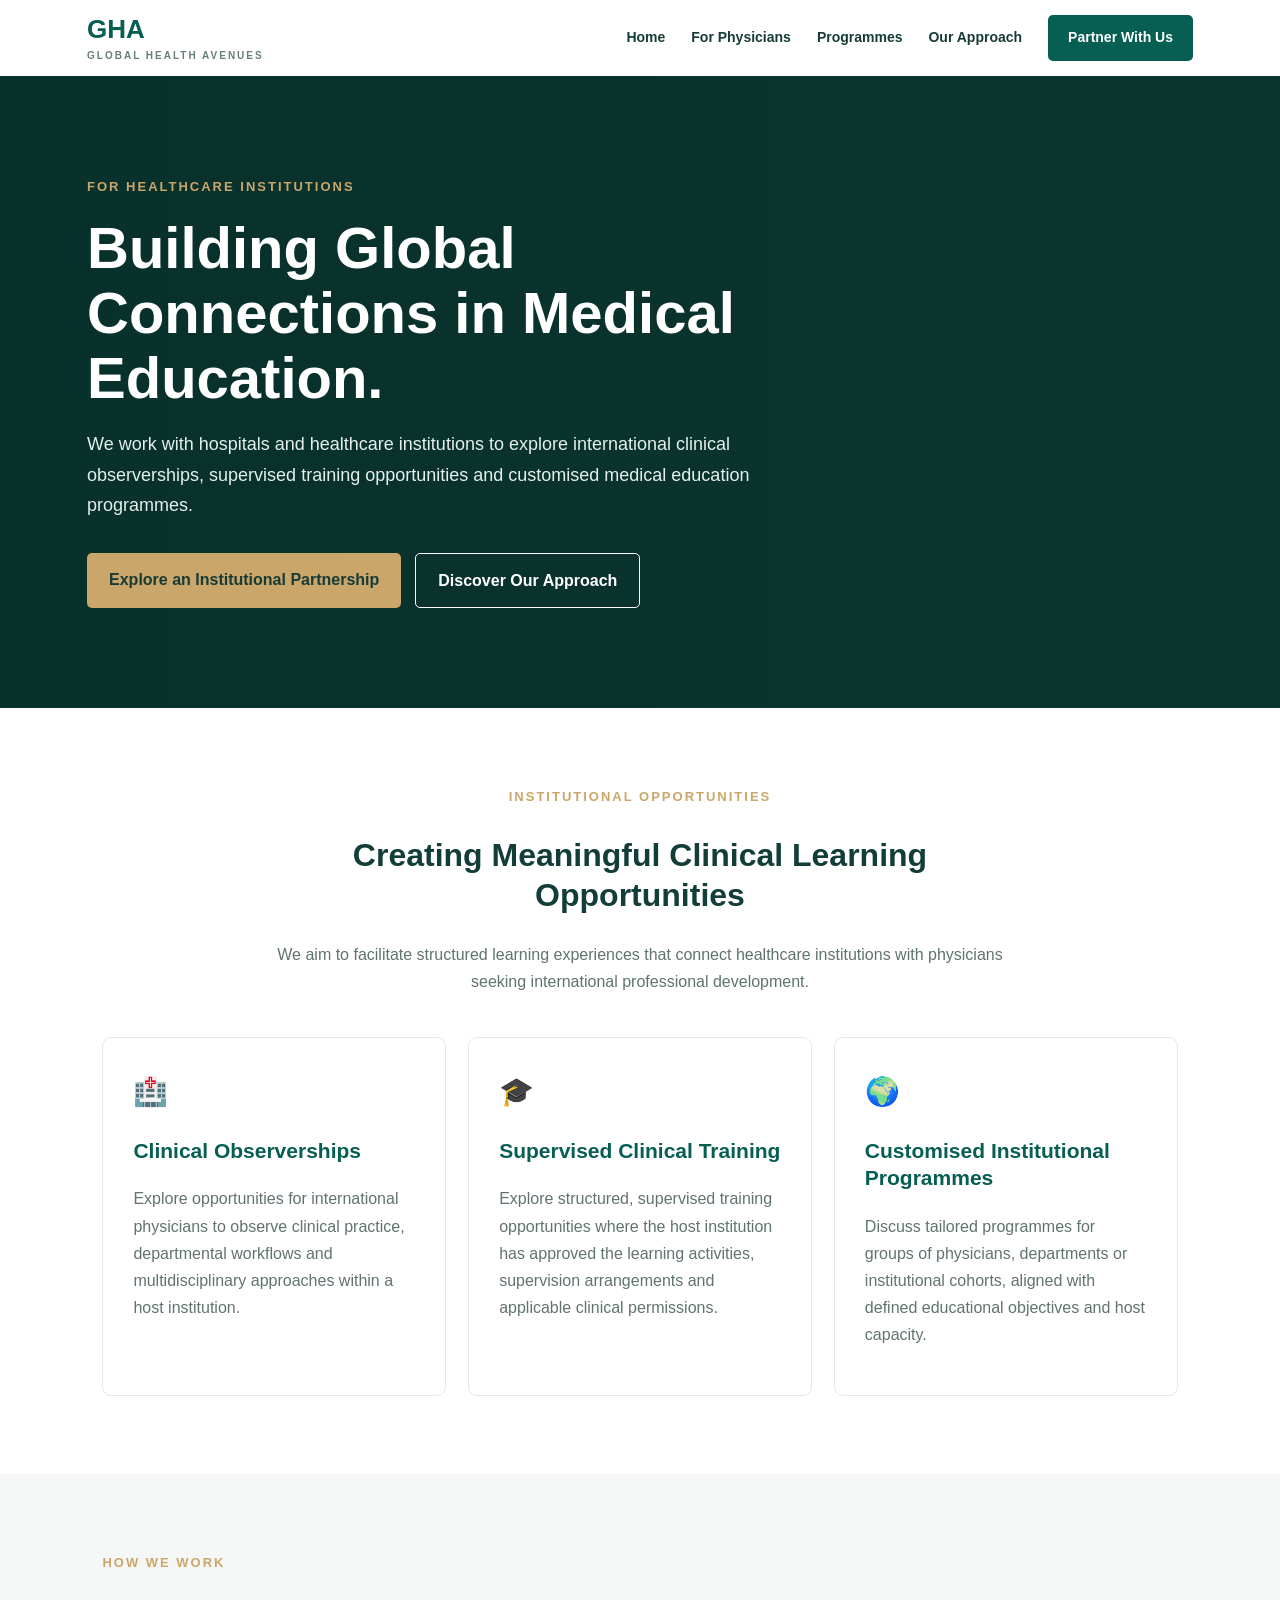
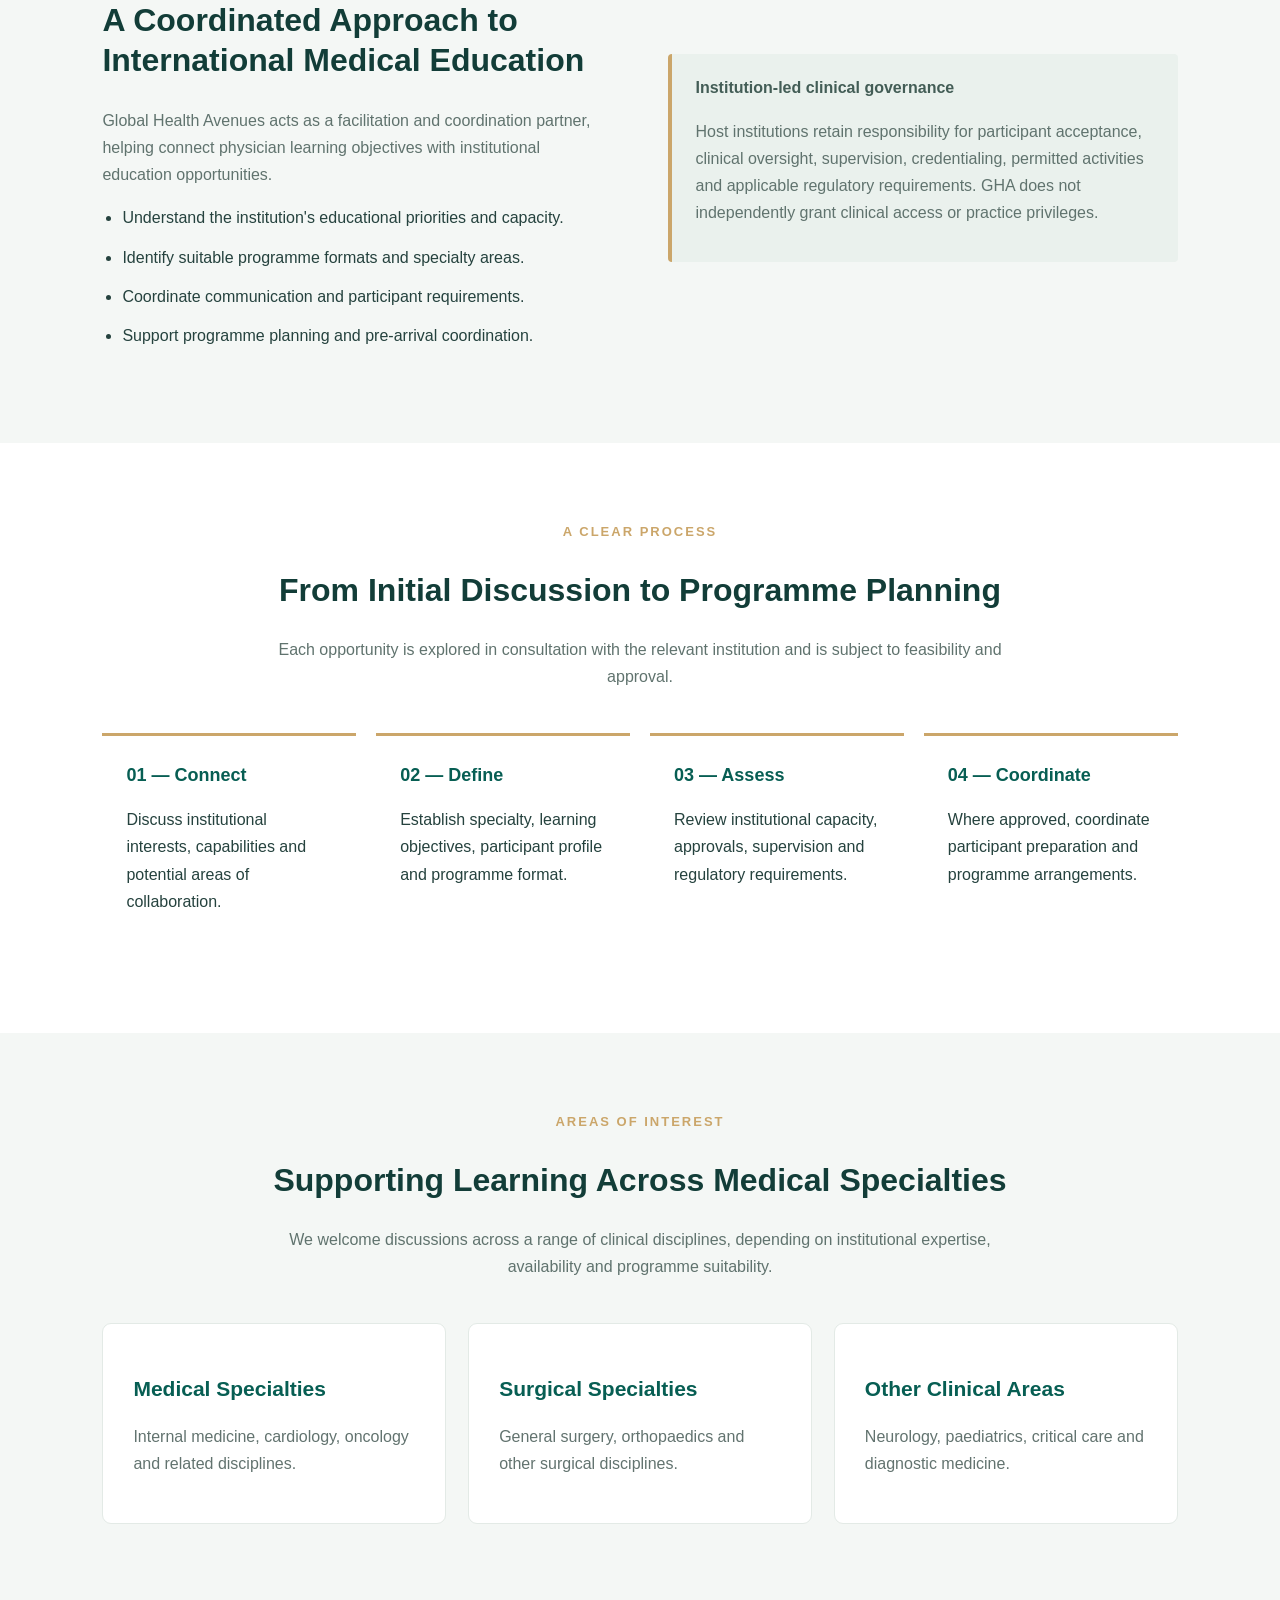
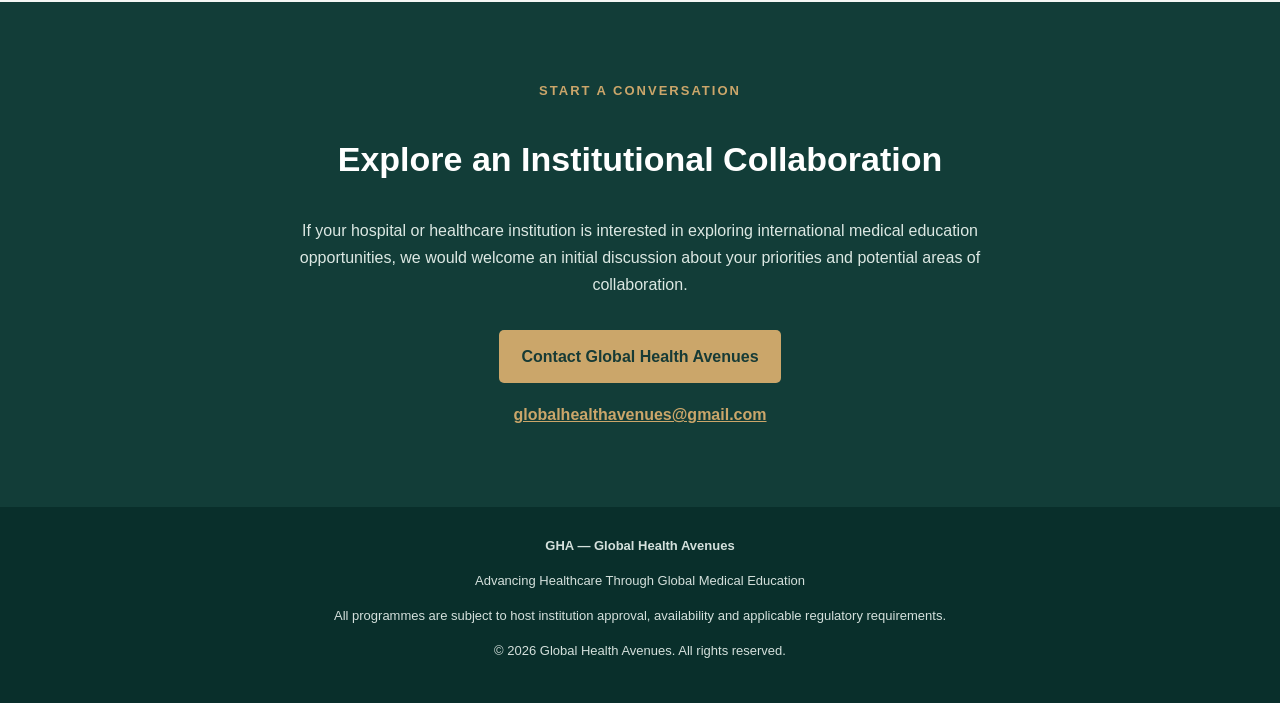
==== institutions.html @ c8fa94c4 "Add institutions page" ====
<!DOCTYPE html>
<html lang="en">
<head>
<meta charset="UTF-8">
<meta name="viewport" content="width=device-width, initial-scale=1.0">
<title>For Healthcare Institutions | Global Health Avenues</title>
<meta name="description" content="Partner with Global Health Avenues to explore international medical education, physician observerships and customised clinical training programmes.">
<style>
:root {
  --green: #075e53;
  --dark: #123d38;
  --gold: #cba66a;
  --ivory: #f4f7f5;
  --text: #25423e;
}
* { box-sizing: border-box; }
html { scroll-behavior: smooth; }
body {
  margin: 0;
  font-family: Arial, Helvetica, sans-serif;
  color: var(--text);
  line-height: 1.7;
}
header {
  min-height: 76px;
  padding: 12px 6.8%;
  display: flex;
  align-items: center;
  justify-content: space-between;
  background: white;
  gap: 24px;
}
.logo { color: var(--green); font-size: 26px; font-weight: 800; line-height: 1.1; }
.logo small {
  display: block;
  margin-top: 7px;
  color: #687e79;
  font-size: 10px;
  letter-spacing: 2px;
}
nav { display: flex; align-items: center; gap: 26px; flex-wrap: wrap; }
nav a {
  color: #173b36;
  text-decoration: none;
  font-size: 14px;
  font-weight: 700;
}
nav a:hover { color: var(--gold); }
nav .nav-cta {
  background: var(--green);
  color: white;
  padding: 11px 20px;
  border-radius: 5px;
}
.hero {
  min-height: 570px;
  padding: 100px 6.8%;
  display: flex;
  align-items: center;
  color: white;
  background:
    linear-gradient(90deg, rgba(8,48,43,.94), rgba(8,48,43,.65)),
    url("https://images.unsplash.com/photo-1576091160399-112ba8d25d1d") center/cover;
  background-color: var(--dark);
}
.hero-content { max-width: 760px; }
.eyebrow {
  color: var(--gold);
  font-size: 13px;
  font-weight: 800;
  letter-spacing: 2px;
  text-transform: uppercase;
}
h1 { font-size: clamp(38px, 5vw, 58px); line-height: 1.12; margin: 18px 0; }
.hero p { max-width: 690px; font-size: 18px; color: #e5efec; }
.actions { display: flex; gap: 14px; flex-wrap: wrap; margin-top: 32px; }
.btn {
  display: inline-block;
  padding: 13px 22px;
  border-radius: 5px;
  font-weight: 700;
  text-decoration: none;
}
.btn-gold { background: var(--gold); color: #173b36; }
.btn-outline { border: 1px solid white; color: white; }
section { padding: 78px 8%; }
.section-heading { max-width: 760px; margin: 0 auto 42px; text-align: center; }
.section-heading h2 { font-size: 32px; line-height: 1.25; color: var(--dark); }
.section-heading p { color: #60736e; }
.cards {
  display: grid;
  grid-template-columns: repeat(3, 1fr);
  gap: 22px;
}
.card {
  padding: 30px;
  background: white;
  border: 1px solid #e3eae6;
  border-radius: 9px;
}
.card h3 { color: var(--green); font-size: 21px; line-height: 1.3; }
.card p { color: #62736f; }
.icon { font-size: 28px; }
.soft { background: var(--ivory); }
.split {
  display: grid;
  grid-template-columns: 1fr 1fr;
  gap: 55px;
  align-items: center;
}
.split h2 { color: var(--dark); font-size: 32px; line-height: 1.25; }
.split p { color: #60736e; }
.feature-list { padding-left: 20px; }
.feature-list li { margin: 12px 0; }
.steps {
  display: grid;
  grid-template-columns: repeat(4, 1fr);
  gap: 20px;
}
.step {
  padding: 24px;
  border-top: 3px solid var(--gold);
  background: white;
}
.step strong { color: var(--green); font-size: 18px; }
.note {
  padding: 20px 24px;
  background: #eaf1ed;
  border-left: 4px solid var(--gold);
  border-radius: 4px;
  color: #435d56;
}
.contact {
  background: var(--dark);
  color: white;
  text-align: center;
}
.contact h2 { font-size: 34px; }
.contact p { color: #dce8e3; max-width: 700px; margin: 0 auto; }
.contact a.email { color: var(--gold); font-weight: 700; }
footer {
  padding: 28px 8%;
  background: #092f2b;
  color: #d4e0dc;
  font-size: 13px;
  text-align: center;
}
@media(max-width: 850px) {
  header { align-items: flex-start; flex-direction: column; }
  nav { gap: 14px; }
  .cards { grid-template-columns: 1fr; }
  .split { grid-template-columns: 1fr; gap: 25px; }
  .steps { grid-template-columns: 1fr 1fr; }
  .hero { min-height: 500px; padding-top: 75px; padding-bottom: 75px; }
}
@media(max-width: 520px) {
  nav { gap: 12px; }
  nav a { font-size: 12px; }
  .steps { grid-template-columns: 1fr; }
  section { padding: 58px 7%; }
}
</style>
</head>
<body>

<header>
  <a href="index.html" style="text-decoration:none">
    <div class="logo">GHA<small>GLOBAL HEALTH AVENUES</small></div>
  </a>
  <nav>
    <a href="index.html">Home</a>
    <a href="physicians.html">For Physicians</a>
    <a href="#programmes">Programmes</a>
    <a href="#approach">Our Approach</a>
    <a class="nav-cta" href="#contact">Partner With Us</a>
  </nav>
</header>

<main>
<section class="hero">
  <div class="hero-content">
    <div class="eyebrow">For Healthcare Institutions</div>
    <h1>Building Global Connections in Medical Education.</h1>
    <p>
      We work with hospitals and healthcare institutions to explore
      international clinical observerships, supervised training
      opportunities and customised medical education programmes.
    </p>
    <div class="actions">
      <a class="btn btn-gold" href="#contact">Explore an Institutional Partnership</a>
      <a class="btn btn-outline" href="#programmes">Discover Our Approach</a>
    </div>
  </div>
</section>

<section id="programmes">
  <div class="section-heading">
    <div class="eyebrow">Institutional Opportunities</div>
    <h2>Creating Meaningful Clinical Learning Opportunities</h2>
    <p>
      We aim to facilitate structured learning experiences that connect
      healthcare institutions with physicians seeking international
      professional development.
    </p>
  </div>
  <div class="cards">
    <article class="card">
      <div class="icon">🏥</div>
      <h3>Clinical Observerships</h3>
      <p>
        Explore opportunities for international physicians to observe
        clinical practice, departmental workflows and multidisciplinary
        approaches within a host institution.
      </p>
    </article>
    <article class="card">
      <div class="icon">🎓</div>
      <h3>Supervised Clinical Training</h3>
      <p>
        Explore structured, supervised training opportunities where the
        host institution has approved the learning activities, supervision
        arrangements and applicable clinical permissions.
      </p>
    </article>
    <article class="card">
      <div class="icon">🌍</div>
      <h3>Customised Institutional Programmes</h3>
      <p>
        Discuss tailored programmes for groups of physicians, departments
        or institutional cohorts, aligned with defined educational
        objectives and host capacity.
      </p>
    </article>
  </div>
</section>

<section class="soft" id="approach">
  <div class="split">
    <div>
      <div class="eyebrow">How We Work</div>
      <h2>A Coordinated Approach to International Medical Education</h2>
      <p>
        Global Health Avenues acts as a facilitation and coordination
        partner, helping connect physician learning objectives with
        institutional education opportunities.
      </p>
      <ul class="feature-list">
        <li>Understand the institution's educational priorities and capacity.</li>
        <li>Identify suitable programme formats and specialty areas.</li>
        <li>Coordinate communication and participant requirements.</li>
        <li>Support programme planning and pre-arrival coordination.</li>
      </ul>
    </div>
    <div>
      <div class="note">
        <strong>Institution-led clinical governance</strong>
        <p>
          Host institutions retain responsibility for participant
          acceptance, clinical oversight, supervision, credentialing,
          permitted activities and applicable regulatory requirements.
          GHA does not independently grant clinical access or practice
          privileges.
        </p>
      </div>
    </div>
  </div>
</section>

<section>
  <div class="section-heading">
    <div class="eyebrow">A Clear Process</div>
    <h2>From Initial Discussion to Programme Planning</h2>
    <p>
      Each opportunity is explored in consultation with the relevant
      institution and is subject to feasibility and approval.
    </p>
  </div>
  <div class="steps">
    <div class="step">
      <strong>01 — Connect</strong>
      <p>Discuss institutional interests, capabilities and potential areas of collaboration.</p>
    </div>
    <div class="step">
      <strong>02 — Define</strong>
      <p>Establish specialty, learning objectives, participant profile and programme format.</p>
    </div>
    <div class="step">
      <strong>03 — Assess</strong>
      <p>Review institutional capacity, approvals, supervision and regulatory requirements.</p>
    </div>
    <div class="step">
      <strong>04 — Coordinate</strong>
      <p>Where approved, coordinate participant preparation and programme arrangements.</p>
    </div>
  </div>
</section>

<section class="soft">
  <div class="section-heading">
    <div class="eyebrow">Areas of Interest</div>
    <h2>Supporting Learning Across Medical Specialties</h2>
    <p>
      We welcome discussions across a range of clinical disciplines,
      depending on institutional expertise, availability and programme
      suitability.
    </p>
  </div>
  <div class="cards">
    <article class="card"><h3>Medical Specialties</h3><p>Internal medicine, cardiology, oncology and related disciplines.</p></article>
    <article class="card"><h3>Surgical Specialties</h3><p>General surgery, orthopaedics and other surgical disciplines.</p></article>
    <article class="card"><h3>Other Clinical Areas</h3><p>Neurology, paediatrics, critical care and diagnostic medicine.</p></article>
  </div>
</section>

<section class="contact" id="contact">
  <div class="eyebrow">Start a Conversation</div>
  <h2>Explore an Institutional Collaboration</h2>
  <p>
    If your hospital or healthcare institution is interested in exploring
    international medical education opportunities, we would welcome an
    initial discussion about your priorities and potential areas of
    collaboration.
  </p>
  <div class="actions" style="justify-content:center">
    <a class="btn btn-gold" href="mailto:globalhealthavenues@gmail.com?subject=Institutional%20Enquiry%20-%20GHA">Contact Global Health Avenues</a>
  </div>
  <p style="margin-top:18px">
    <a class="email" href="mailto:globalhealthavenues@gmail.com">globalhealthavenues@gmail.com</a>
  </p>
</section>
</main>

<footer>
  <strong>GHA — Global Health Avenues</strong>
  <p>Advancing Healthcare Through Global Medical Education</p>
  <p>All programmes are subject to host institution approval, availability and applicable regulatory requirements.</p>
  <p>© 2026 Global Health Avenues. All rights reserved.</p>
</footer>

</body>
</html>
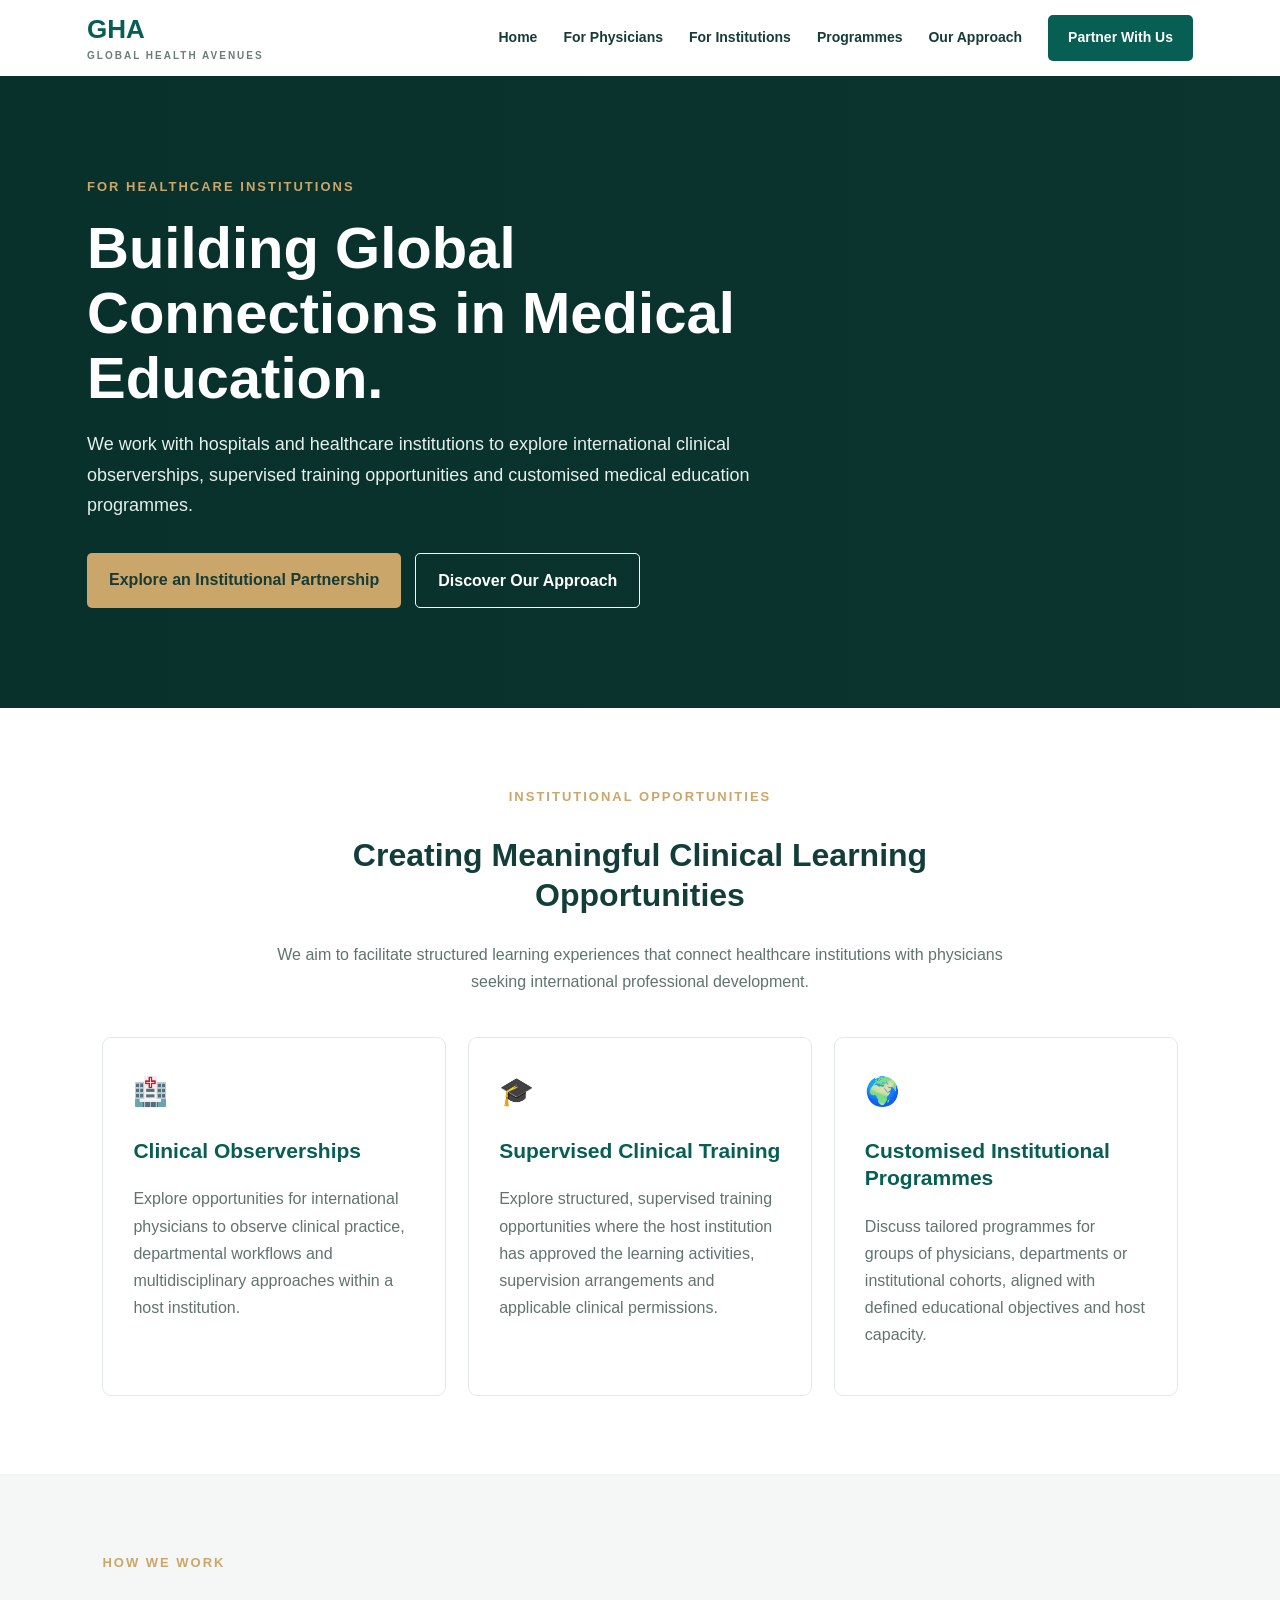
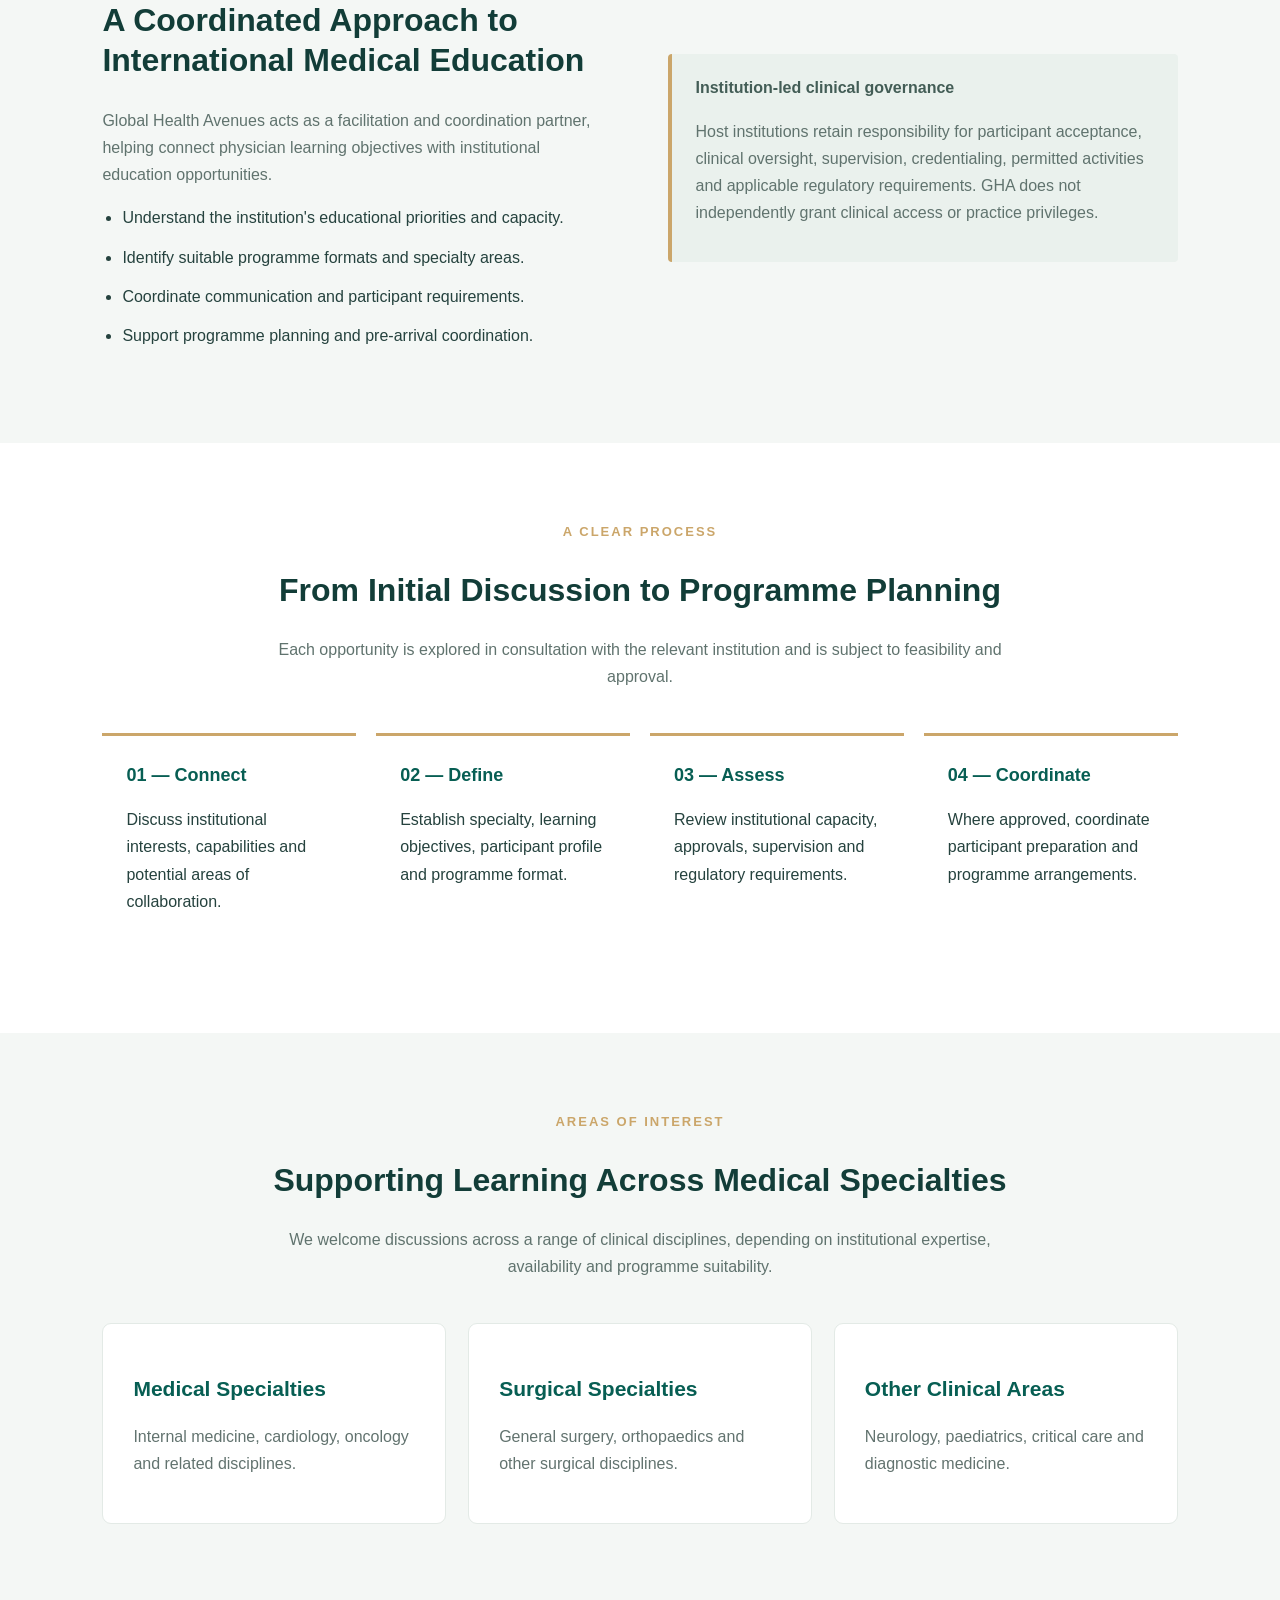
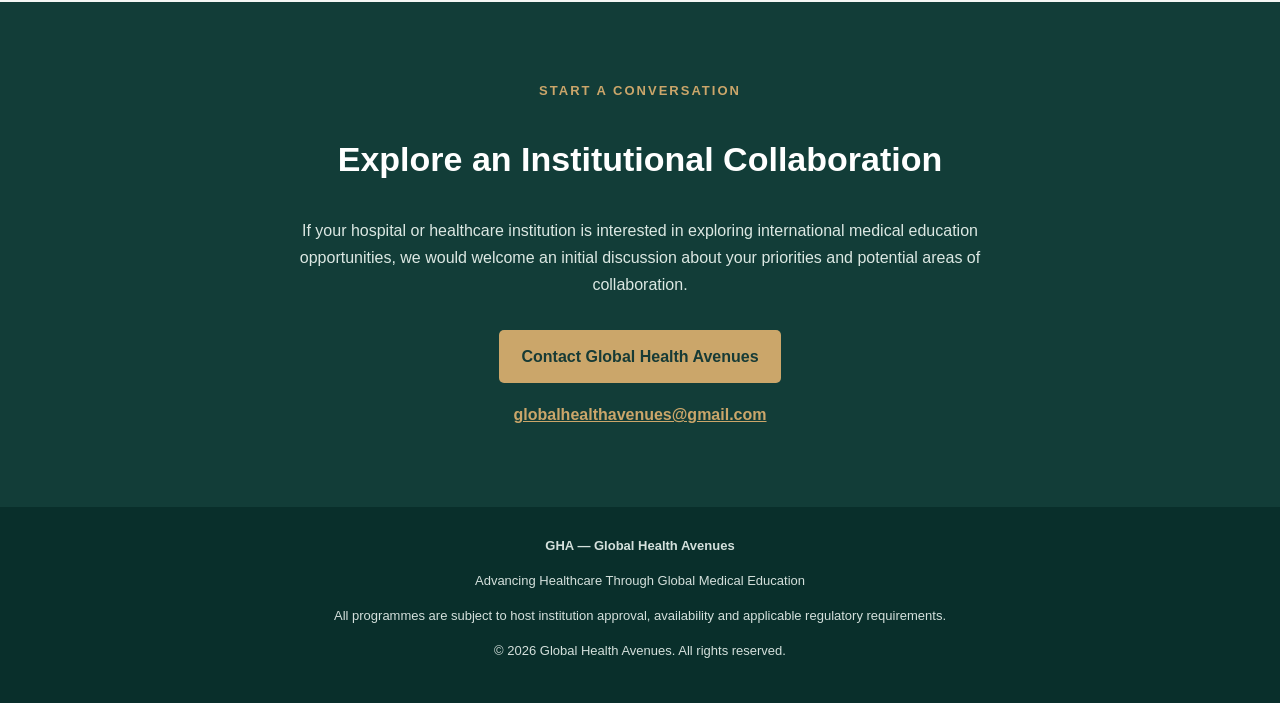
==== commit db5f98c9: "Update institutions page navigation" ====
--- a/institutions.html
+++ b/institutions.html
@@ -169,12 +169,13 @@
     <div class="logo">GHA<small>GLOBAL HEALTH AVENUES</small></div>
   </a>
   <nav>
-    <a href="index.html">Home</a>
-    <a href="physicians.html">For Physicians</a>
-    <a href="#programmes">Programmes</a>
-    <a href="#approach">Our Approach</a>
-    <a class="nav-cta" href="#contact">Partner With Us</a>
-  </nav>
+  <a href="index.html">Home</a>
+  <a href="physicians.html">For Physicians</a>
+  <a href="institutions.html">For Institutions</a>
+  <a href="#programmes">Programmes</a>
+  <a href="#approach">Our Approach</a>
+  <a class="nav-cta" href="#contact">Partner With Us</a>
+</nav>
 </header>
 
 <main>
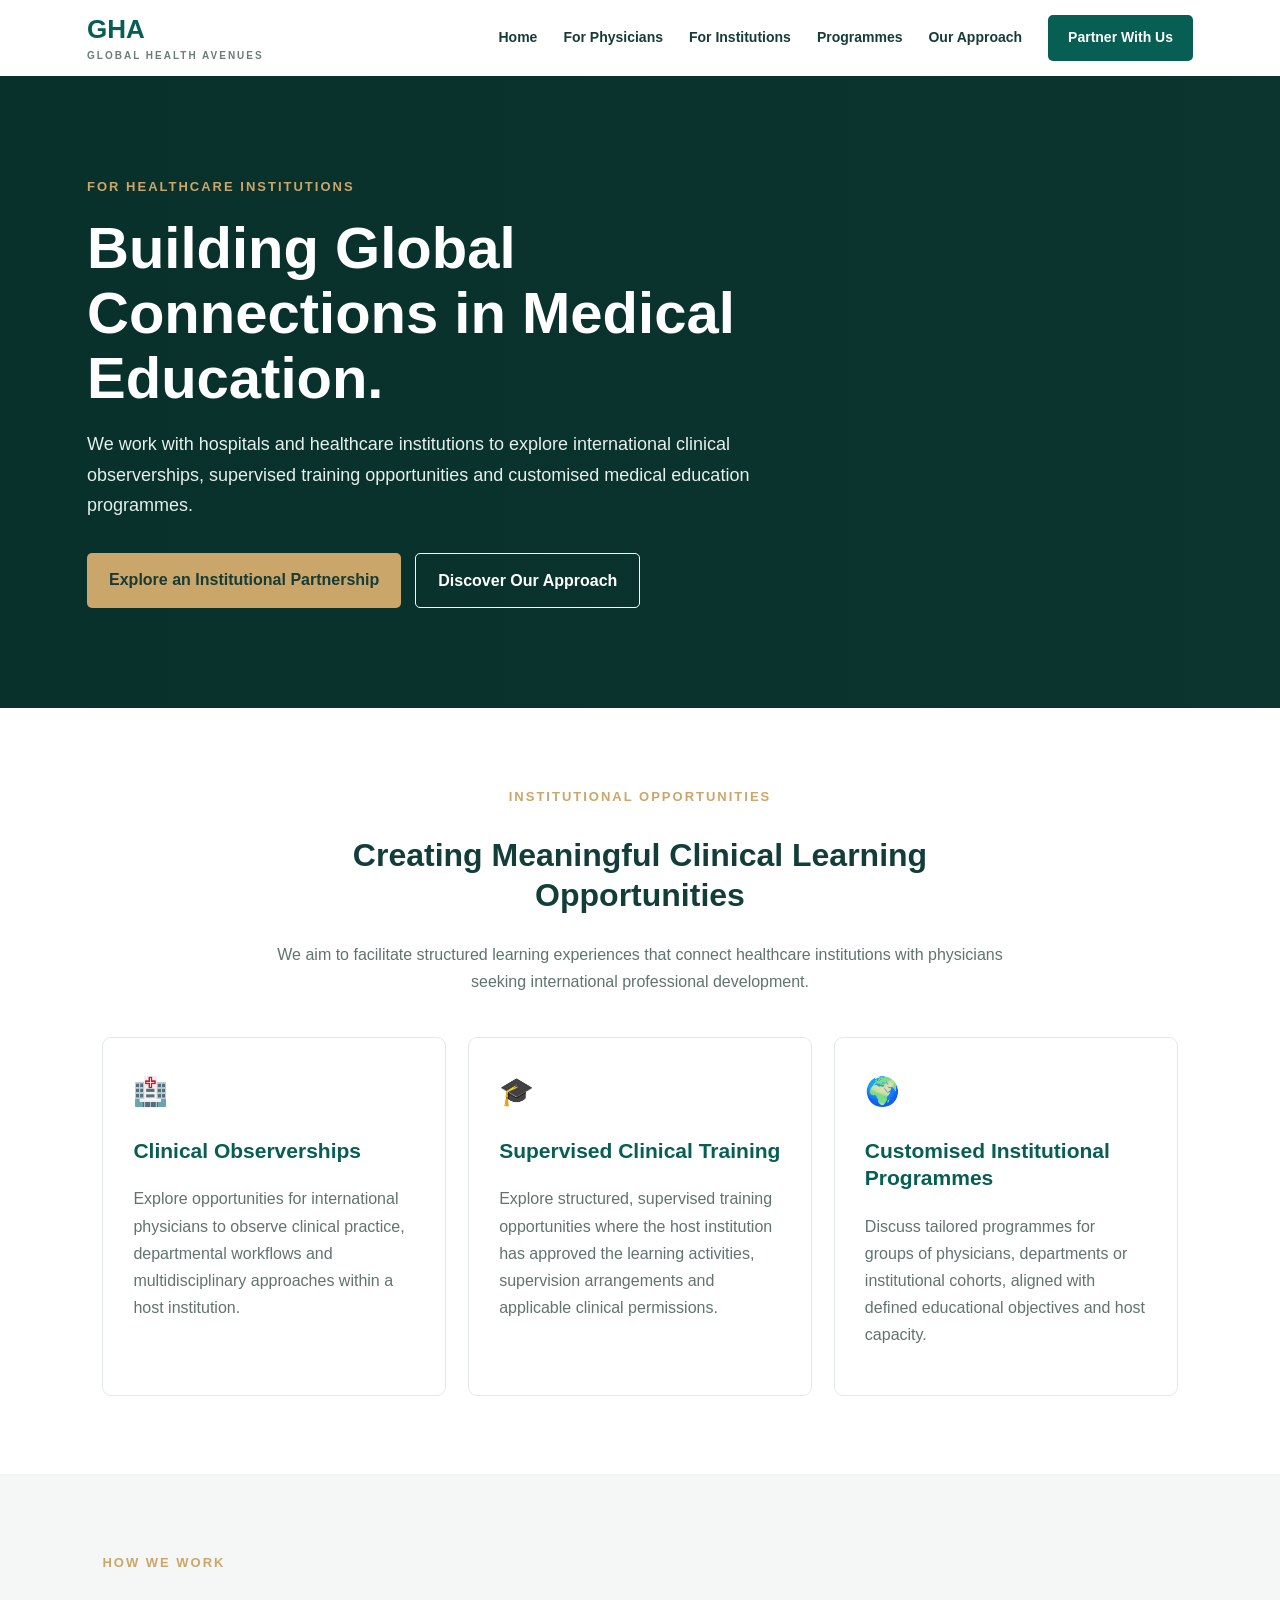
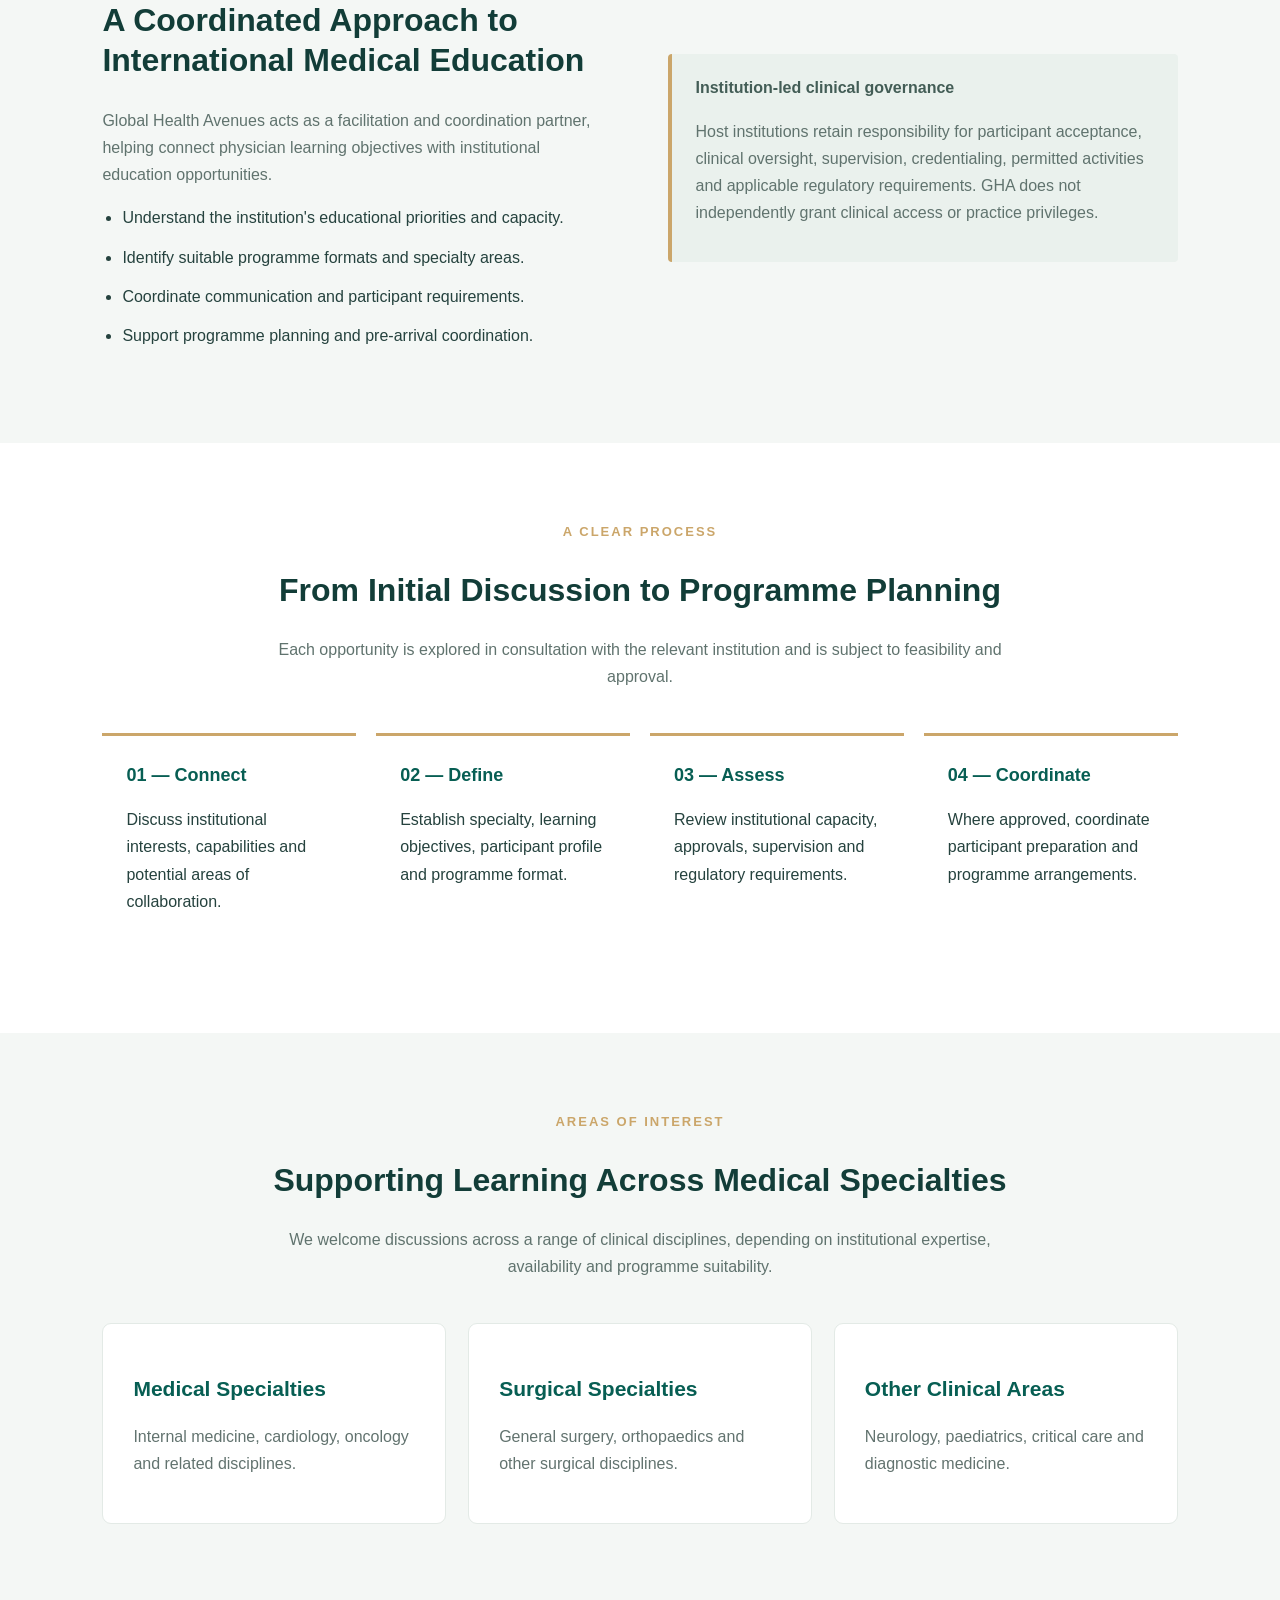
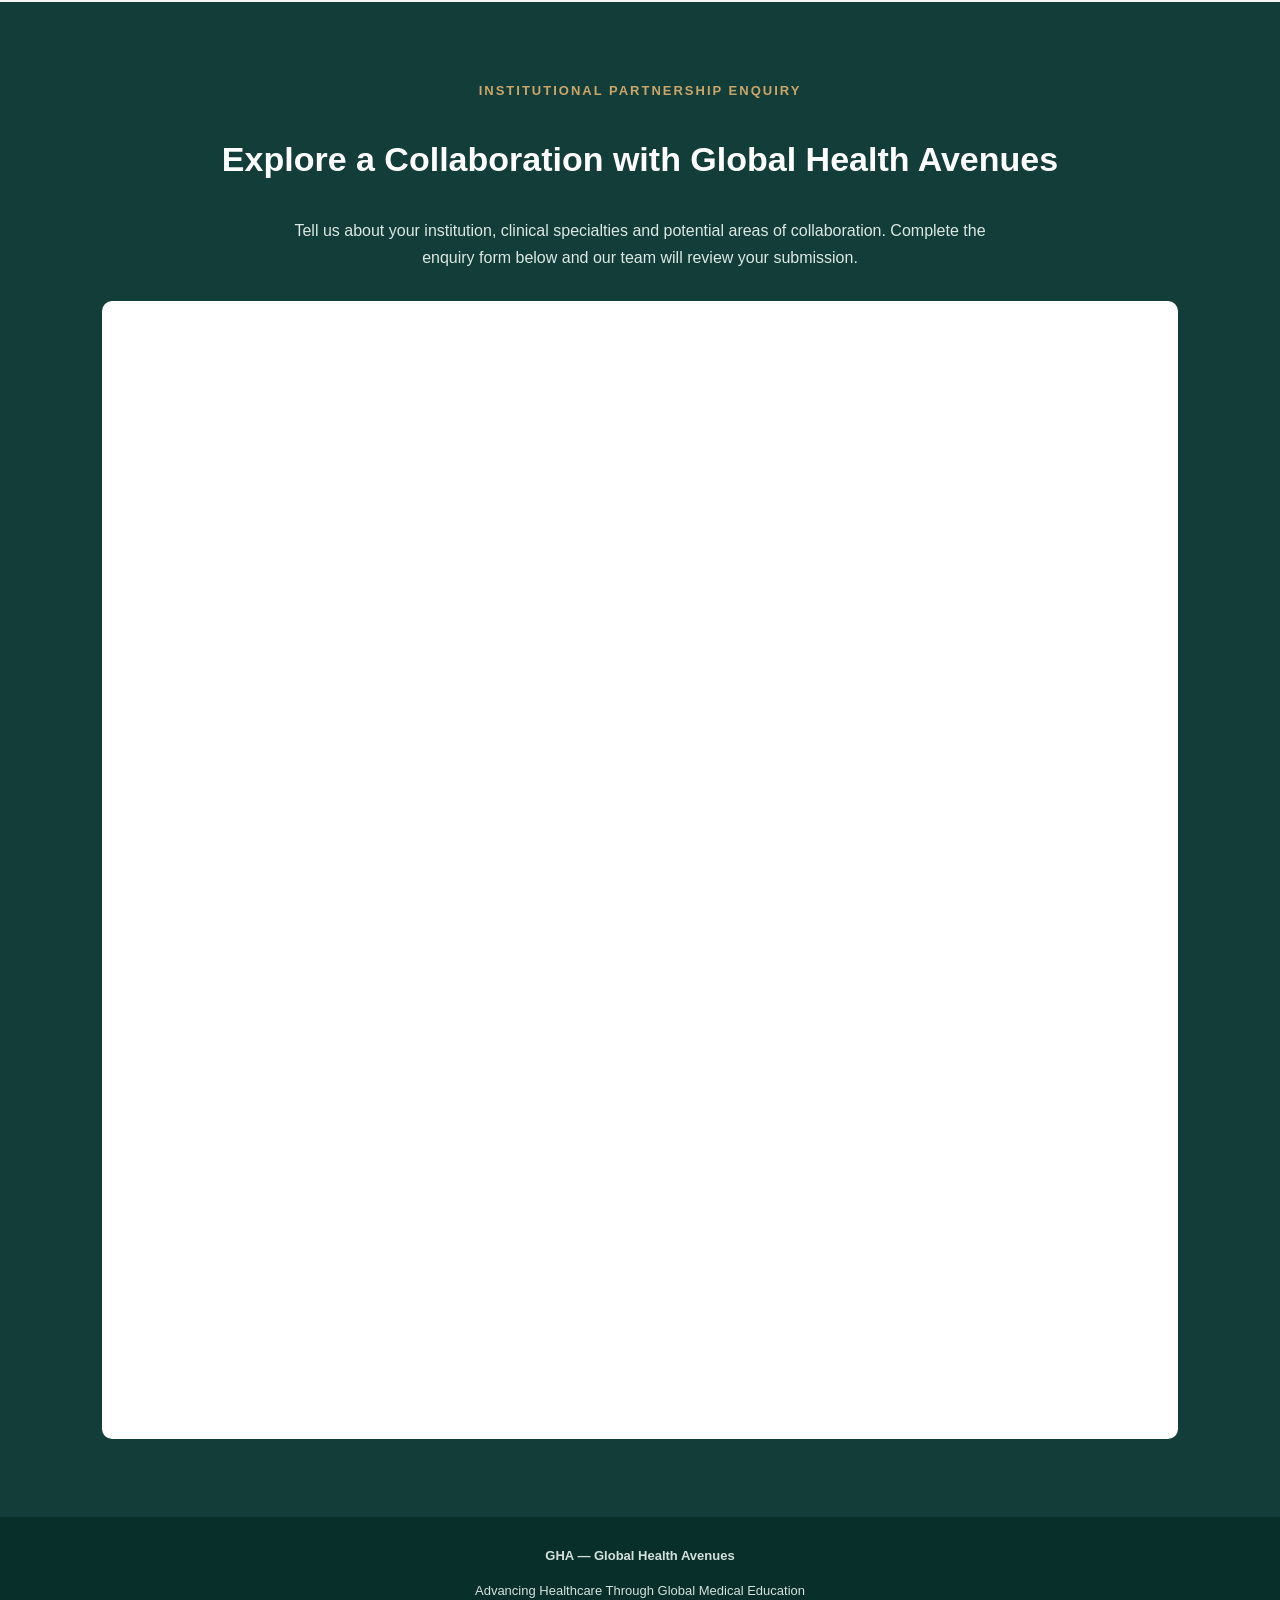
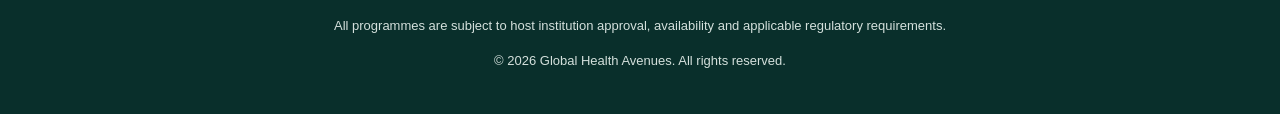
==== commit 76b12690: "Embed institutional enquiry form" ====
--- a/institutions.html
+++ b/institutions.html
@@ -315,20 +315,28 @@
 </section>
 
 <section class="contact" id="contact">
-  <div class="eyebrow">Start a Conversation</div>
-  <h2>Explore an Institutional Collaboration</h2>
-  <p>
-    If your hospital or healthcare institution is interested in exploring
-    international medical education opportunities, we would welcome an
-    initial discussion about your priorities and potential areas of
-    collaboration.
-  </p>
-  <div class="actions" style="justify-content:center">
-    <a class="btn btn-gold" href="mailto:globalhealthavenues@gmail.com?subject=Institutional%20Enquiry%20-%20GHA">Contact Global Health Avenues</a>
-  </div>
-  <p style="margin-top:18px">
-    <a class="email" href="mailto:globalhealthavenues@gmail.com">globalhealthavenues@gmail.com</a>
-  </p>
+  <div class="eyebrow">Institutional Partnership Enquiry</div>
+
+<h2>Explore a Collaboration with Global Health Avenues</h2>
+
+<p>
+  Tell us about your institution, clinical specialties and
+  potential areas of collaboration. Complete the enquiry form
+  below and our team will review your submission.
+</p>
+
+<div style="background:#ffffff; padding:15px; border-radius:10px; margin-top:30px;">
+  <iframe
+    src="https://docs.google.com/forms/d/e/1FAIpQLSc1aRVsBVNQ-9tJkFqPSlVwpl_ai4Rgn4P5yuVRYuAk6Og-dg/viewform?embedded=true"
+    width="100%"
+    height="1100"
+    frameborder="0"
+    marginheight="0"
+    marginwidth="0"
+    title="GHA Institutional Partnership Enquiry">
+    Loading…
+  </iframe>
+</div>
 </section>
 </main>
 
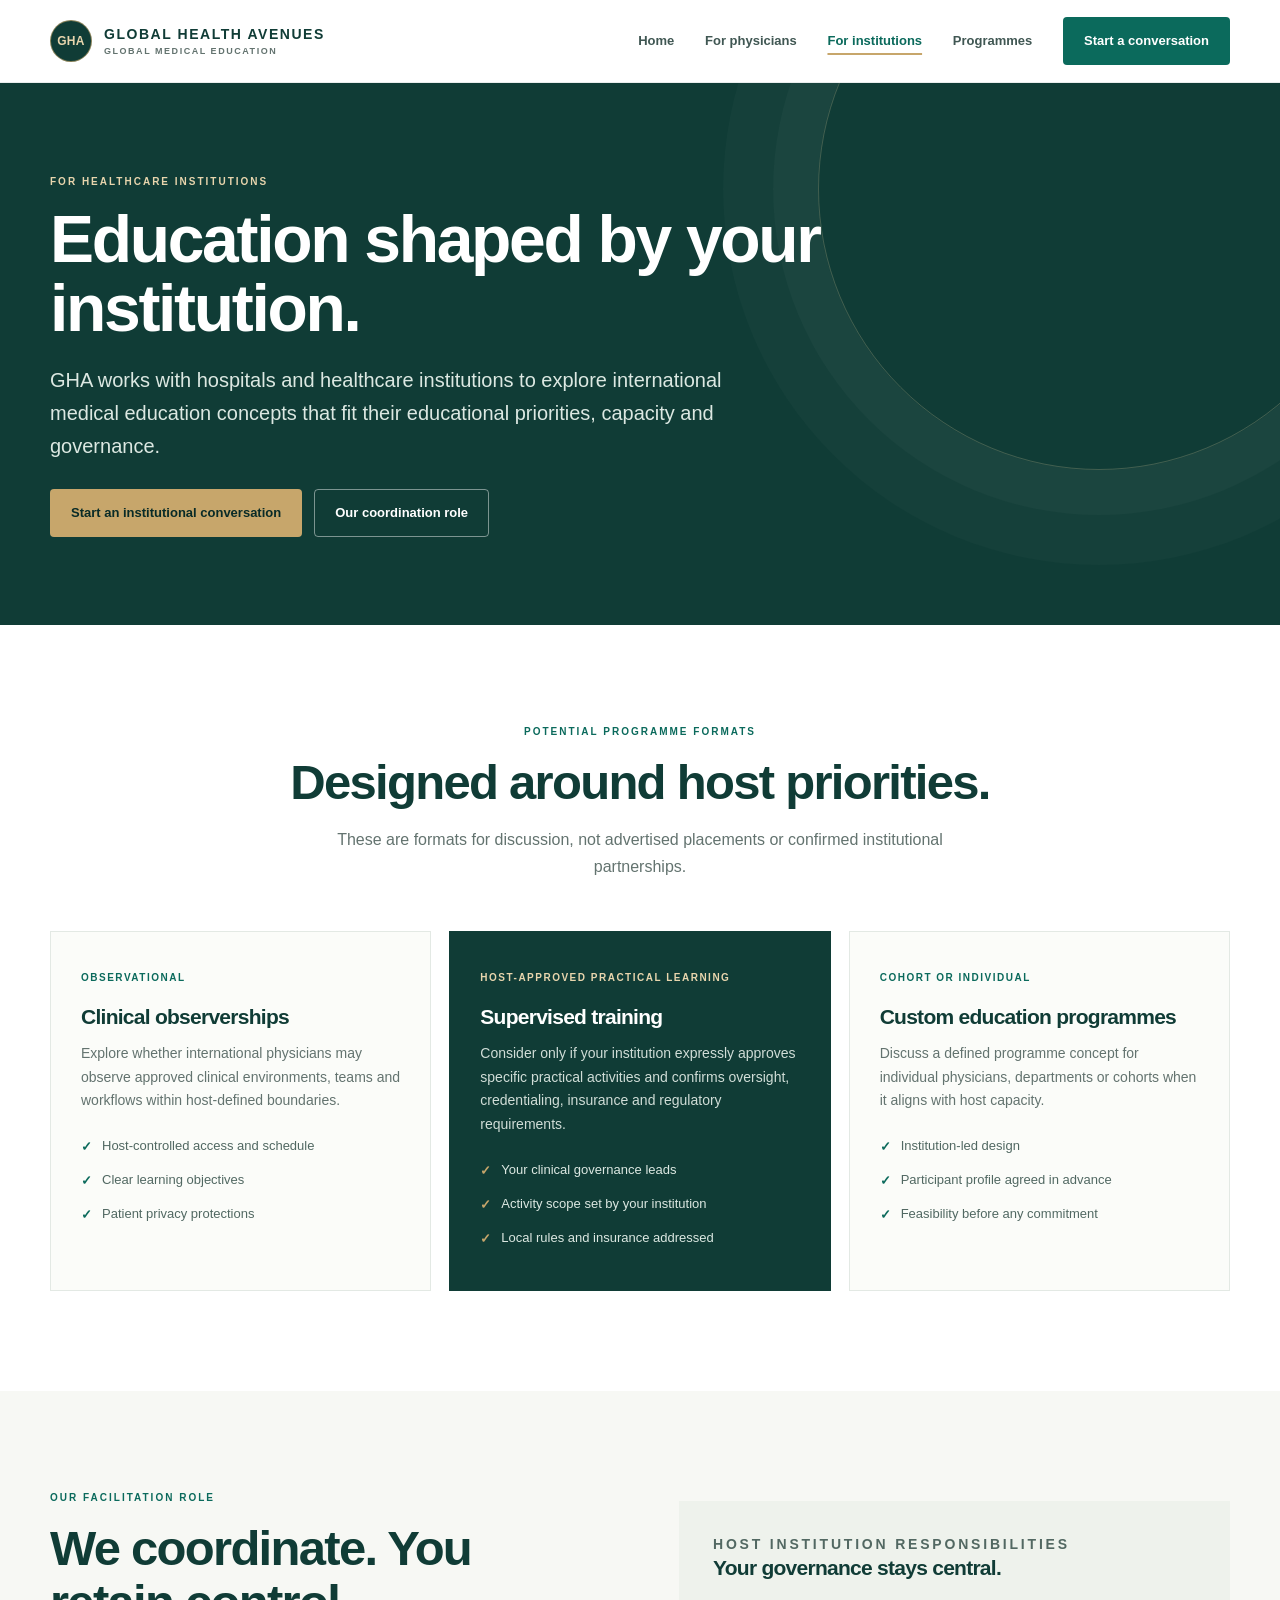
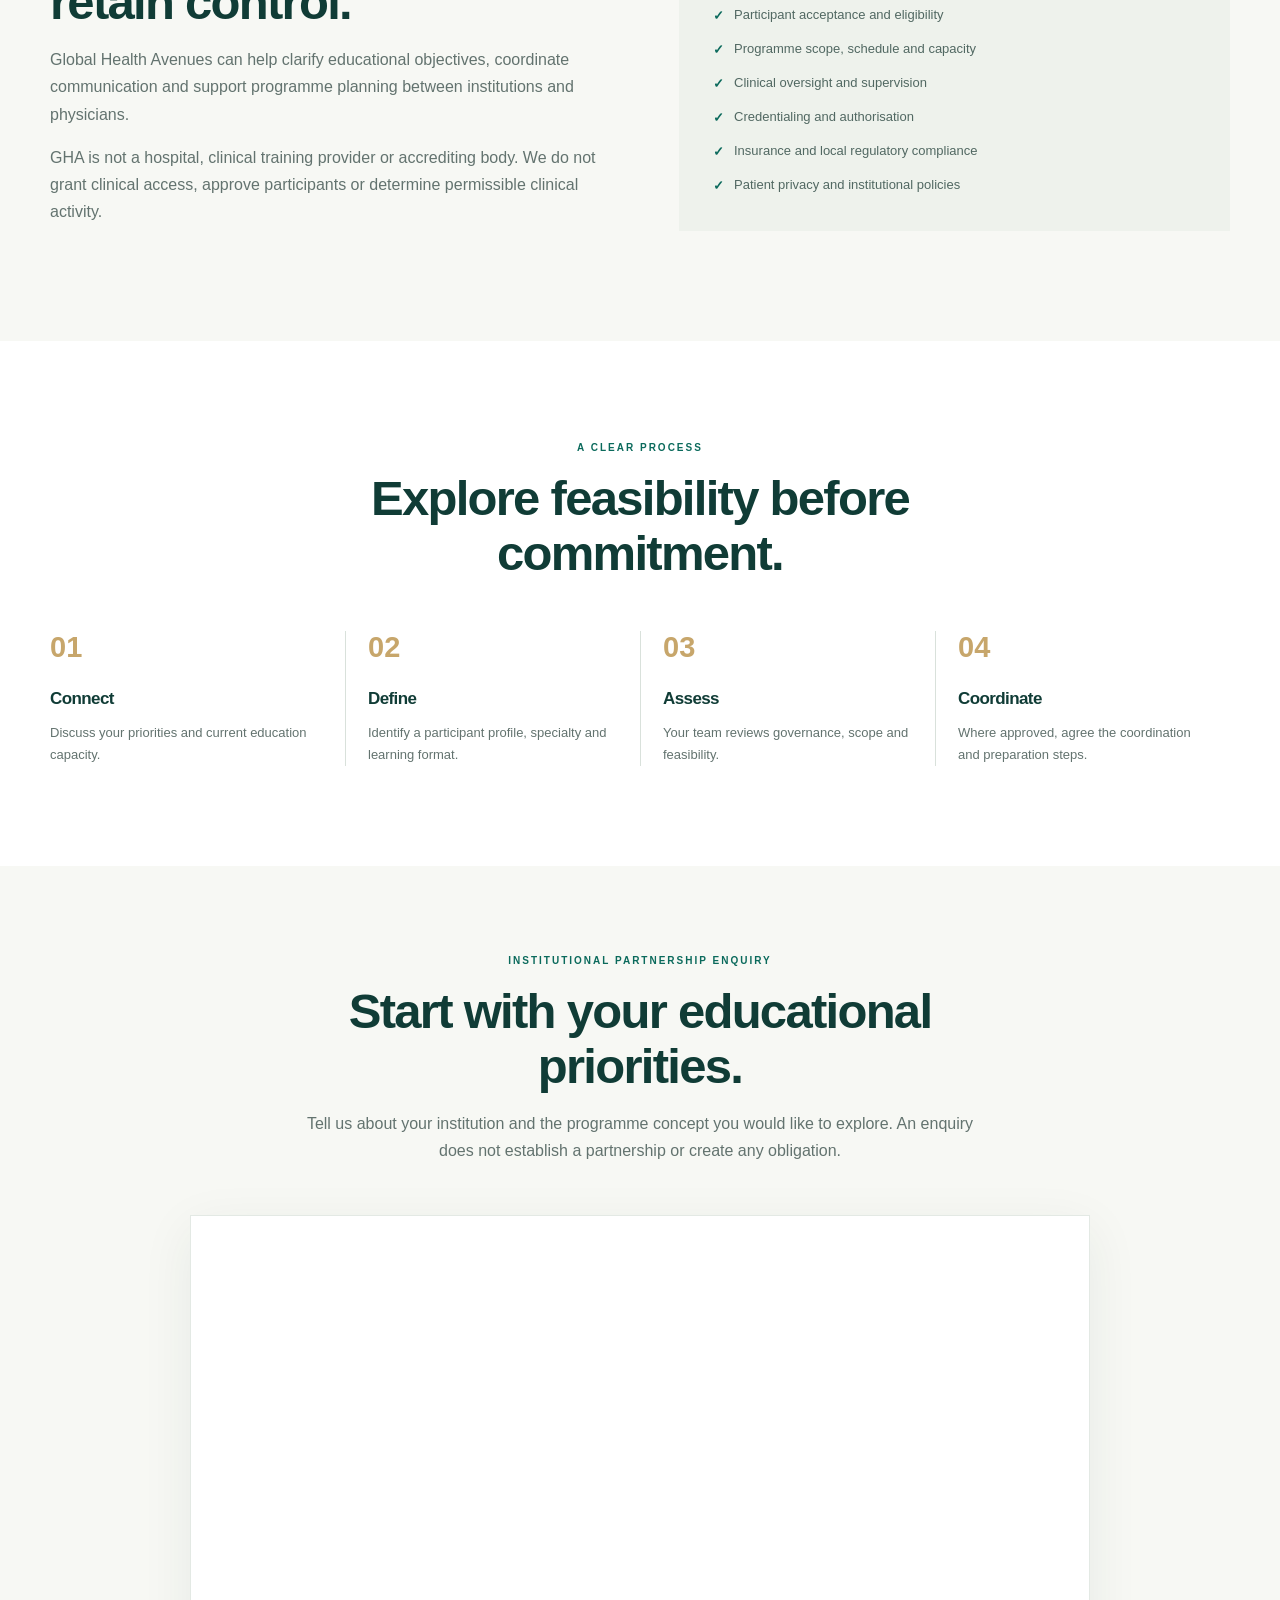
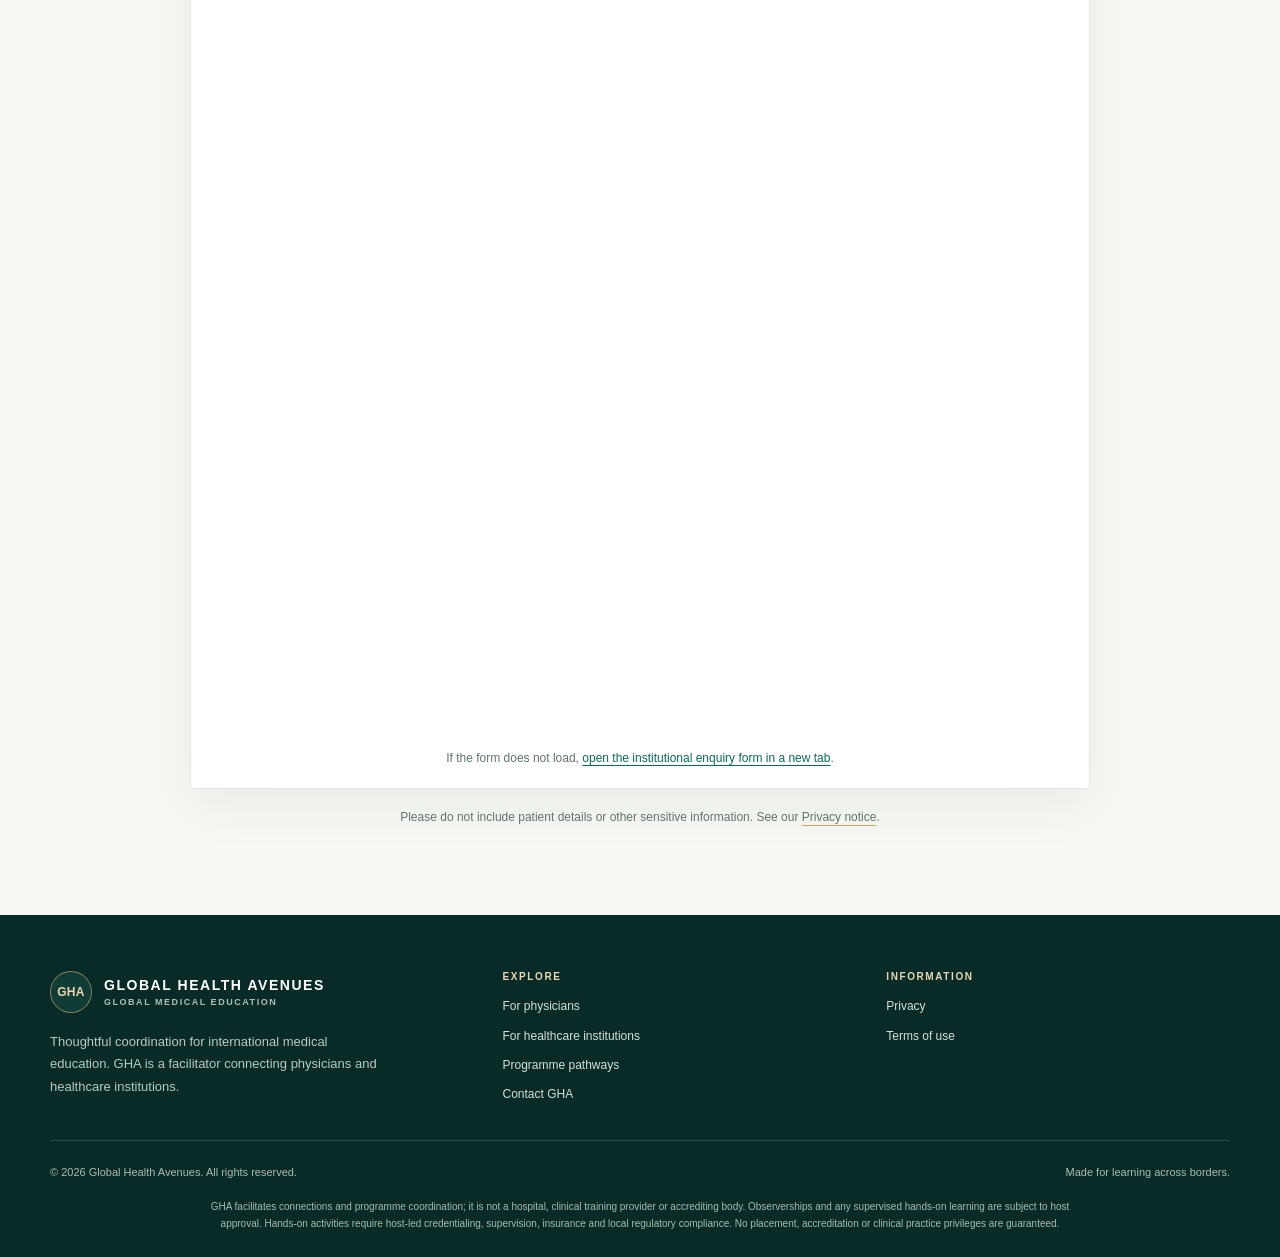
==== commit 3ed8ce7e: "Build polished GHA website and workflow guides" ====
--- a/institutions.html
+++ b/institutions.html
@@ -1,351 +1,77 @@
-
-<!DOCTYPE html>
+<!doctype html>
 <html lang="en">
 <head>
-<meta charset="UTF-8">
-<meta name="viewport" content="width=device-width, initial-scale=1.0">
-<title>For Healthcare Institutions | Global Health Avenues</title>
-<meta name="description" content="Partner with Global Health Avenues to explore international medical education, physician observerships and customised clinical training programmes.">
-<style>
-:root {
-  --green: #075e53;
-  --dark: #123d38;
-  --gold: #cba66a;
-  --ivory: #f4f7f5;
-  --text: #25423e;
-}
-* { box-sizing: border-box; }
-html { scroll-behavior: smooth; }
-body {
-  margin: 0;
-  font-family: Arial, Helvetica, sans-serif;
-  color: var(--text);
-  line-height: 1.7;
-}
-header {
-  min-height: 76px;
-  padding: 12px 6.8%;
-  display: flex;
-  align-items: center;
-  justify-content: space-between;
-  background: white;
-  gap: 24px;
-}
-.logo { color: var(--green); font-size: 26px; font-weight: 800; line-height: 1.1; }
-.logo small {
-  display: block;
-  margin-top: 7px;
-  color: #687e79;
-  font-size: 10px;
-  letter-spacing: 2px;
-}
-nav { display: flex; align-items: center; gap: 26px; flex-wrap: wrap; }
-nav a {
-  color: #173b36;
-  text-decoration: none;
-  font-size: 14px;
-  font-weight: 700;
-}
-nav a:hover { color: var(--gold); }
-nav .nav-cta {
-  background: var(--green);
-  color: white;
-  padding: 11px 20px;
-  border-radius: 5px;
-}
-.hero {
-  min-height: 570px;
-  padding: 100px 6.8%;
-  display: flex;
-  align-items: center;
-  color: white;
-  background:
-    linear-gradient(90deg, rgba(8,48,43,.94), rgba(8,48,43,.65)),
-    url("https://images.unsplash.com/photo-1576091160399-112ba8d25d1d") center/cover;
-  background-color: var(--dark);
-}
-.hero-content { max-width: 760px; }
-.eyebrow {
-  color: var(--gold);
-  font-size: 13px;
-  font-weight: 800;
-  letter-spacing: 2px;
-  text-transform: uppercase;
-}
-h1 { font-size: clamp(38px, 5vw, 58px); line-height: 1.12; margin: 18px 0; }
-.hero p { max-width: 690px; font-size: 18px; color: #e5efec; }
-.actions { display: flex; gap: 14px; flex-wrap: wrap; margin-top: 32px; }
-.btn {
-  display: inline-block;
-  padding: 13px 22px;
-  border-radius: 5px;
-  font-weight: 700;
-  text-decoration: none;
-}
-.btn-gold { background: var(--gold); color: #173b36; }
-.btn-outline { border: 1px solid white; color: white; }
-section { padding: 78px 8%; }
-.section-heading { max-width: 760px; margin: 0 auto 42px; text-align: center; }
-.section-heading h2 { font-size: 32px; line-height: 1.25; color: var(--dark); }
-.section-heading p { color: #60736e; }
-.cards {
-  display: grid;
-  grid-template-columns: repeat(3, 1fr);
-  gap: 22px;
-}
-.card {
-  padding: 30px;
-  background: white;
-  border: 1px solid #e3eae6;
-  border-radius: 9px;
-}
-.card h3 { color: var(--green); font-size: 21px; line-height: 1.3; }
-.card p { color: #62736f; }
-.icon { font-size: 28px; }
-.soft { background: var(--ivory); }
-.split {
-  display: grid;
-  grid-template-columns: 1fr 1fr;
-  gap: 55px;
-  align-items: center;
-}
-.split h2 { color: var(--dark); font-size: 32px; line-height: 1.25; }
-.split p { color: #60736e; }
-.feature-list { padding-left: 20px; }
-.feature-list li { margin: 12px 0; }
-.steps {
-  display: grid;
-  grid-template-columns: repeat(4, 1fr);
-  gap: 20px;
-}
-.step {
-  padding: 24px;
-  border-top: 3px solid var(--gold);
-  background: white;
-}
-.step strong { color: var(--green); font-size: 18px; }
-.note {
-  padding: 20px 24px;
-  background: #eaf1ed;
-  border-left: 4px solid var(--gold);
-  border-radius: 4px;
-  color: #435d56;
-}
-.contact {
-  background: var(--dark);
-  color: white;
-  text-align: center;
-}
-.contact h2 { font-size: 34px; }
-.contact p { color: #dce8e3; max-width: 700px; margin: 0 auto; }
-.contact a.email { color: var(--gold); font-weight: 700; }
-footer {
-  padding: 28px 8%;
-  background: #092f2b;
-  color: #d4e0dc;
-  font-size: 13px;
-  text-align: center;
-}
-@media(max-width: 850px) {
-  header { align-items: flex-start; flex-direction: column; }
-  nav { gap: 14px; }
-  .cards { grid-template-columns: 1fr; }
-  .split { grid-template-columns: 1fr; gap: 25px; }
-  .steps { grid-template-columns: 1fr 1fr; }
-  .hero { min-height: 500px; padding-top: 75px; padding-bottom: 75px; }
-}
-@media(max-width: 520px) {
-  nav { gap: 12px; }
-  nav a { font-size: 12px; }
-  .steps { grid-template-columns: 1fr; }
-  section { padding: 58px 7%; }
-}
-</style>
+  <meta charset="utf-8">
+  <meta name="viewport" content="width=device-width, initial-scale=1">
+  <meta name="description" content="Explore institutional collaboration with Global Health Avenues to facilitate international medical observerships and host-approved supervised education programmes.">
+  <meta name="theme-color" content="#103c36">
+  <meta property="og:type" content="website">
+  <meta property="og:site_name" content="Global Health Avenues">
+  <meta property="og:title" content="For Healthcare Institutions | Global Health Avenues">
+  <meta property="og:description" content="Explore institutional collaboration with Global Health Avenues to facilitate international medical observerships and host-approved supervised education programmes.">
+  <meta property="og:url" content="https://global-health-avenues.arunbhatia-ab.workers.dev/institutions.html">
+  <link rel="canonical" href="https://global-health-avenues.arunbhatia-ab.workers.dev/institutions.html">
+  <link rel="icon" href="favicon.svg" type="image/svg+xml">
+  <link rel="stylesheet" href="assets/site.css">
+  <title>For Healthcare Institutions | Global Health Avenues</title>
 </head>
 <body>
-
-<header>
-  <a href="index.html" style="text-decoration:none">
-    <div class="logo">GHA<small>GLOBAL HEALTH AVENUES</small></div>
-  </a>
-  <nav>
-  <a href="index.html">Home</a>
-  <a href="physicians.html">For Physicians</a>
-  <a href="institutions.html">For Institutions</a>
-  <a href="#programmes">Programmes</a>
-  <a href="#approach">Our Approach</a>
-  <a class="nav-cta" href="#contact">Partner With Us</a>
-</nav>
+<a class="skip-link" href="#main">Skip to content</a>
+<header class="site-header">
+  <div class="container navbar">
+    <a class="brand" href="index.html" aria-label="Global Health Avenues home">
+      <span class="brand-mark" aria-hidden="true">GHA</span>
+      <span><span class="brand-name">GLOBAL HEALTH AVENUES</span><span class="brand-descriptor">GLOBAL MEDICAL EDUCATION</span></span>
+    </a>
+    <button class="menu-toggle" type="button" aria-expanded="false" aria-controls="primary-nav" aria-label="Open navigation">
+      <svg viewBox="0 0 24 24" fill="none" stroke="currentColor" stroke-width="1.8" aria-hidden="true"><path d="M4 7h16M4 12h16M4 17h16"/></svg>
+    </button>
+    <nav class="nav-links" id="primary-nav" aria-label="Main navigation">
+      <a href="index.html">Home</a>
+      <a href="physicians.html">For physicians</a>
+      <a href="institutions.html" aria-current="page">For institutions</a>
+      <a href="index.html#programmes">Programmes</a>
+      <a class="button button-primary" href="#contact">Start a conversation</a>
+    </nav>
+  </div>
 </header>
-
-<main>
-<section class="hero">
-  <div class="hero-content">
-    <div class="eyebrow">For Healthcare Institutions</div>
-    <h1>Building Global Connections in Medical Education.</h1>
-    <p>
-      We work with hospitals and healthcare institutions to explore
-      international clinical observerships, supervised training
-      opportunities and customised medical education programmes.
-    </p>
-    <div class="actions">
-      <a class="btn btn-gold" href="#contact">Explore an Institutional Partnership</a>
-      <a class="btn btn-outline" href="#programmes">Discover Our Approach</a>
+<main id="main">
+  <section class="page-hero"><div class="container"><p class="eyebrow eyebrow-light">For healthcare institutions</p><h1>Education shaped by your institution.</h1><p class="lead">GHA works with hospitals and healthcare institutions to explore international medical education concepts that fit their educational priorities, capacity and governance.</p><div class="hero-actions"><a class="button button-gold" href="#contact">Start an institutional conversation</a><a class="button button-outline" href="#approach">Our coordination role</a></div></div></section>
+  <section class="section" id="programmes"><div class="container"><div class="section-heading"><p class="eyebrow">Potential programme formats</p><h2>Designed around host priorities.</h2><p class="section-intro">These are formats for discussion, not advertised placements or confirmed institutional partnerships.</p></div><div class="card-grid">
+    <article class="programme-card"><span class="card-label">OBSERVATIONAL</span><h3>Clinical observerships</h3><p>Explore whether international physicians may observe approved clinical environments, teams and workflows within host-defined boundaries.</p><ul class="check-list"><li>Host-controlled access and schedule</li><li>Clear learning objectives</li><li>Patient privacy protections</li></ul></article>
+    <article class="programme-card programme-card-dark"><span class="card-label">HOST-APPROVED PRACTICAL LEARNING</span><h3>Supervised training</h3><p>Consider only if your institution expressly approves specific practical activities and confirms oversight, credentialing, insurance and regulatory requirements.</p><ul class="check-list"><li>Your clinical governance leads</li><li>Activity scope set by your institution</li><li>Local rules and insurance addressed</li></ul></article>
+    <article class="programme-card"><span class="card-label">COHORT OR INDIVIDUAL</span><h3>Custom education programmes</h3><p>Discuss a defined programme concept for individual physicians, departments or cohorts when it aligns with host capacity.</p><ul class="check-list"><li>Institution-led design</li><li>Participant profile agreed in advance</li><li>Feasibility before any commitment</li></ul></article>
+  </div></div></section>
+  <section class="section section-soft" id="approach"><div class="container split"><div class="split-copy"><p class="eyebrow">Our facilitation role</p><h2>We coordinate. You retain control.</h2><p>Global Health Avenues can help clarify educational objectives, coordinate communication and support programme planning between institutions and physicians.</p><p>GHA is not a hospital, clinical training provider or accrediting body. We do not grant clinical access, approve participants or determine permissible clinical activity.</p></div><div class="split-note"><p class="eyebrow">Host institution responsibilities</p><h3>Your governance stays central.</h3><ul class="check-list"><li>Participant acceptance and eligibility</li><li>Programme scope, schedule and capacity</li><li>Clinical oversight and supervision</li><li>Credentialing and authorisation</li><li>Insurance and local regulatory compliance</li><li>Patient privacy and institutional policies</li></ul></div></div></section>
+  <section class="section"><div class="container"><div class="section-heading"><p class="eyebrow">A clear process</p><h2>Explore feasibility before commitment.</h2></div><div class="process-grid">
+    <article class="process-step"><span class="step-number">01</span><h3>Connect</h3><p>Discuss your priorities and current education capacity.</p></article><article class="process-step"><span class="step-number">02</span><h3>Define</h3><p>Identify a participant profile, specialty and learning format.</p></article><article class="process-step"><span class="step-number">03</span><h3>Assess</h3><p>Your team reviews governance, scope and feasibility.</p></article><article class="process-step"><span class="step-number">04</span><h3>Coordinate</h3><p>Where approved, agree the coordination and preparation steps.</p></article>
+  </div></div></section>
+  <section class="form-section" id="contact"><div class="container"><div class="section-heading"><p class="eyebrow">Institutional partnership enquiry</p><h2>Start with your educational priorities.</h2><p class="section-intro">Tell us about your institution and the programme concept you would like to explore. An enquiry does not establish a partnership or create any obligation.</p></div>
+    <div class="form-shell"><iframe src="https://docs.google.com/forms/d/e/1FAIpQLSc1aRVsBVNQ-9tJkFqPSlVwpl_ai4Rgn4P5yuVRYuAk6Og-dg/viewform?embedded=true" title="GHA Institutional Partnership Enquiry" loading="lazy" referrerpolicy="strict-origin-when-cross-origin" height="1100">Loading the institutional enquiry form…</iframe><p class="form-fallback">If the form does not load, <a href="https://docs.google.com/forms/d/e/1FAIpQLSc1aRVsBVNQ-9tJkFqPSlVwpl_ai4Rgn4P5yuVRYuAk6Og-dg/viewform" target="_blank" rel="noopener noreferrer">open the institutional enquiry form in a new tab</a>.</p></div>
+    <p class="form-privacy">Please do not include patient details or other sensitive information. See our <a class="text-link" href="privacy.html">Privacy notice</a>.</p>
+  </div></section>
+</main>
+<footer class="site-footer">
+  <div class="container">
+    <div class="footer-main">
+      <div class="footer-brand">
+        <a class="brand" href="index.html">
+          <span class="brand-mark" aria-hidden="true">GHA</span>
+          <span><span class="brand-name">GLOBAL HEALTH AVENUES</span><span class="brand-descriptor">GLOBAL MEDICAL EDUCATION</span></span>
+        </a>
+        <p>Thoughtful coordination for international medical education. GHA is a facilitator connecting physicians and healthcare institutions.</p>
+      </div>
+      <div><div class="footer-heading">Explore</div><div class="footer-links">
+        <a href="physicians.html">For physicians</a><a href="institutions.html">For healthcare institutions</a><a href="index.html#programmes">Programme pathways</a><a href="mailto:globalhealthavenues@gmail.com">Contact GHA</a>
+      </div></div>
+      <div><div class="footer-heading">Information</div><div class="footer-links">
+        <a href="privacy.html">Privacy</a><a href="terms.html">Terms of use</a>
+      </div></div>
     </div>
+    <div class="footer-bottom"><span>© 2026 Global Health Avenues. All rights reserved.</span><span>Made for learning across borders.</span></div>
+    <p class="footer-disclaimer">GHA facilitates connections and programme coordination; it is not a hospital, clinical training provider or accrediting body. Observerships and any supervised hands-on learning are subject to host approval. Hands-on activities require host-led credentialing, supervision, insurance and local regulatory compliance. No placement, accreditation or clinical practice privileges are guaranteed.</p>
   </div>
-</section>
-
-<section id="programmes">
-  <div class="section-heading">
-    <div class="eyebrow">Institutional Opportunities</div>
-    <h2>Creating Meaningful Clinical Learning Opportunities</h2>
-    <p>
-      We aim to facilitate structured learning experiences that connect
-      healthcare institutions with physicians seeking international
-      professional development.
-    </p>
-  </div>
-  <div class="cards">
-    <article class="card">
-      <div class="icon">🏥</div>
-      <h3>Clinical Observerships</h3>
-      <p>
-        Explore opportunities for international physicians to observe
-        clinical practice, departmental workflows and multidisciplinary
-        approaches within a host institution.
-      </p>
-    </article>
-    <article class="card">
-      <div class="icon">🎓</div>
-      <h3>Supervised Clinical Training</h3>
-      <p>
-        Explore structured, supervised training opportunities where the
-        host institution has approved the learning activities, supervision
-        arrangements and applicable clinical permissions.
-      </p>
-    </article>
-    <article class="card">
-      <div class="icon">🌍</div>
-      <h3>Customised Institutional Programmes</h3>
-      <p>
-        Discuss tailored programmes for groups of physicians, departments
-        or institutional cohorts, aligned with defined educational
-        objectives and host capacity.
-      </p>
-    </article>
-  </div>
-</section>
-
-<section class="soft" id="approach">
-  <div class="split">
-    <div>
-      <div class="eyebrow">How We Work</div>
-      <h2>A Coordinated Approach to International Medical Education</h2>
-      <p>
-        Global Health Avenues acts as a facilitation and coordination
-        partner, helping connect physician learning objectives with
-        institutional education opportunities.
-      </p>
-      <ul class="feature-list">
-        <li>Understand the institution's educational priorities and capacity.</li>
-        <li>Identify suitable programme formats and specialty areas.</li>
-        <li>Coordinate communication and participant requirements.</li>
-        <li>Support programme planning and pre-arrival coordination.</li>
-      </ul>
-    </div>
-    <div>
-      <div class="note">
-        <strong>Institution-led clinical governance</strong>
-        <p>
-          Host institutions retain responsibility for participant
-          acceptance, clinical oversight, supervision, credentialing,
-          permitted activities and applicable regulatory requirements.
-          GHA does not independently grant clinical access or practice
-          privileges.
-        </p>
-      </div>
-    </div>
-  </div>
-</section>
-
-<section>
-  <div class="section-heading">
-    <div class="eyebrow">A Clear Process</div>
-    <h2>From Initial Discussion to Programme Planning</h2>
-    <p>
-      Each opportunity is explored in consultation with the relevant
-      institution and is subject to feasibility and approval.
-    </p>
-  </div>
-  <div class="steps">
-    <div class="step">
-      <strong>01 — Connect</strong>
-      <p>Discuss institutional interests, capabilities and potential areas of collaboration.</p>
-    </div>
-    <div class="step">
-      <strong>02 — Define</strong>
-      <p>Establish specialty, learning objectives, participant profile and programme format.</p>
-    </div>
-    <div class="step">
-      <strong>03 — Assess</strong>
-      <p>Review institutional capacity, approvals, supervision and regulatory requirements.</p>
-    </div>
-    <div class="step">
-      <strong>04 — Coordinate</strong>
-      <p>Where approved, coordinate participant preparation and programme arrangements.</p>
-    </div>
-  </div>
-</section>
-
-<section class="soft">
-  <div class="section-heading">
-    <div class="eyebrow">Areas of Interest</div>
-    <h2>Supporting Learning Across Medical Specialties</h2>
-    <p>
-      We welcome discussions across a range of clinical disciplines,
-      depending on institutional expertise, availability and programme
-      suitability.
-    </p>
-  </div>
-  <div class="cards">
-    <article class="card"><h3>Medical Specialties</h3><p>Internal medicine, cardiology, oncology and related disciplines.</p></article>
-    <article class="card"><h3>Surgical Specialties</h3><p>General surgery, orthopaedics and other surgical disciplines.</p></article>
-    <article class="card"><h3>Other Clinical Areas</h3><p>Neurology, paediatrics, critical care and diagnostic medicine.</p></article>
-  </div>
-</section>
-
-<section class="contact" id="contact">
-  <div class="eyebrow">Institutional Partnership Enquiry</div>
-
-<h2>Explore a Collaboration with Global Health Avenues</h2>
-
-<p>
-  Tell us about your institution, clinical specialties and
-  potential areas of collaboration. Complete the enquiry form
-  below and our team will review your submission.
-</p>
-
-<div style="background:#ffffff; padding:15px; border-radius:10px; margin-top:30px;">
-  <iframe
-    src="https://docs.google.com/forms/d/e/1FAIpQLSc1aRVsBVNQ-9tJkFqPSlVwpl_ai4Rgn4P5yuVRYuAk6Og-dg/viewform?embedded=true"
-    width="100%"
-    height="1100"
-    frameborder="0"
-    marginheight="0"
-    marginwidth="0"
-    title="GHA Institutional Partnership Enquiry">
-    Loading…
-  </iframe>
-</div>
-</section>
-</main>
-
-<footer>
-  <strong>GHA — Global Health Avenues</strong>
-  <p>Advancing Healthcare Through Global Medical Education</p>
-  <p>All programmes are subject to host institution approval, availability and applicable regulatory requirements.</p>
-  <p>© 2026 Global Health Avenues. All rights reserved.</p>
 </footer>
-
+<script src="assets/site.js" defer></script>
 </body>
 </html>
--- a/assets/site.css
+++ b/assets/site.css
@@ -0,0 +1,209 @@
+
+:root {
+  --forest: #103c36;
+  --forest-deep: #092b27;
+  --teal: #0b6a5c;
+  --teal-bright: #138777;
+  --gold: #c7a66b;
+  --gold-soft: #e8d5ad;
+  --ink: #1d3532;
+  --muted: #63736f;
+  --paper: #f7f8f4;
+  --white: #fff;
+  --line: #e3e9e4;
+  --serif: Georgia, 'Times New Roman', serif;
+  --sans: -apple-system, BlinkMacSystemFont, 'Segoe UI', Arial, sans-serif;
+  --display: -apple-system, BlinkMacSystemFont, 'Segoe UI', Arial, sans-serif;
+  --container: 1180px;
+}
+* { box-sizing: border-box; }
+html { scroll-behavior: smooth; scroll-padding-top: 92px; }
+body { margin: 0; color: var(--ink); background: var(--white); font: 16px/1.7 var(--sans); -webkit-font-smoothing: antialiased; }
+img { display: block; max-width: 100%; }
+a { color: inherit; text-decoration: none; }
+button, input, select, textarea { font: inherit; }
+button, a { -webkit-tap-highlight-color: transparent; }
+:focus-visible { outline: 3px solid #d6ad61; outline-offset: 4px; }
+::selection { color: var(--forest-deep); background: #ead5a7; }
+.skip-link { position: fixed; z-index: 100; left: 16px; top: 12px; transform: translateY(-160%); padding: 11px 16px; border-radius: 6px; color: white; background: var(--forest); }
+.skip-link:focus { transform: translateY(0); }
+.container { width: min(var(--container), calc(100% - 64px)); margin-inline: auto; }
+.narrow { width: min(820px, calc(100% - 48px)); margin-inline: auto; }
+.site-header { position: sticky; z-index: 50; top: 0; background: rgba(255,255,255,.96); border-bottom: 1px solid rgba(16,60,54,.09); backdrop-filter: blur(16px); }
+.navbar { min-height: 82px; display: flex; align-items: center; justify-content: space-between; gap: 32px; }
+.brand { display: inline-flex; align-items: center; gap: 12px; color: var(--forest); }
+.brand-mark { width: 42px; height: 42px; display: grid; place-items: center; border: 1px solid rgba(199,166,107,.65); border-radius: 50%; color: var(--gold-soft); background: var(--forest); font: 700 12px var(--display); letter-spacing: .03em; }
+.brand-name { display: block; font: 800 14px/1.15 var(--display); letter-spacing: .11em; }
+.brand-descriptor { display: block; margin-top: 5px; color: var(--muted); font: 600 9px/1 var(--sans); letter-spacing: .17em; }
+.nav-links { display: flex; align-items: center; gap: clamp(15px,2.4vw,32px); color: #405753; font-size: 13px; font-weight: 600; }
+.nav-links a:not(.button):hover, .nav-links a[aria-current="page"] { color: var(--teal); }
+.nav-links a[aria-current="page"] { text-decoration: underline; text-decoration-color: var(--gold); text-decoration-thickness: 2px; text-underline-offset: 8px; }
+.menu-toggle { display: none; width: 44px; height: 44px; padding: 9px; border: 1px solid var(--line); border-radius: 50%; color: var(--forest); background: white; cursor: pointer; }
+.menu-toggle svg { width: 23px; height: 23px; }
+.button { min-height: 48px; display: inline-flex; justify-content: center; align-items: center; gap: 9px; padding: 12px 20px; border: 1px solid transparent; border-radius: 4px; font: 700 13px/1.2 var(--sans); transition: background .2s, color .2s, transform .2s, border-color .2s; }
+.button:hover { transform: translateY(-2px); }
+.button-primary { color: white; background: var(--teal); }
+.button-primary:hover { background: var(--forest); }
+.button-gold { color: var(--forest-deep); background: var(--gold); }
+.button-gold:hover { background: #d8b879; }
+.button-light { color: var(--forest); background: white; }
+.button-outline { color: white; border-color: rgba(255,255,255,.45); background: transparent; }
+.button-outline:hover { border-color: white; background: rgba(255,255,255,.08); }
+.button-arrow::after { content: '↗'; font-size: 16px; line-height: 0; }
+.eyebrow { margin: 0 0 16px; color: var(--teal); font: 700 10px/1.4 var(--sans); letter-spacing: .2em; text-transform: uppercase; }
+.eyebrow-light { color: var(--gold-soft); }
+h1, h2, h3, p { margin-top: 0; }
+h1, h2, h3 { color: var(--forest); font-family: var(--display); letter-spacing: -.035em; }
+h1 { margin-bottom: 22px; font-size: clamp(43px,6.1vw,76px); line-height: 1.04; font-weight: 600; }
+h2 { margin-bottom: 16px; font-size: clamp(32px,4vw,49px); line-height: 1.12; font-weight: 600; }
+h3 { margin-bottom: 12px; font-size: 21px; line-height: 1.3; font-weight: 700; }
+.lead { max-width: 700px; color: #586e68; font-size: clamp(17px,1.65vw,20px); line-height: 1.65; }
+.section { padding: 100px 0; }
+.section-soft { background: var(--paper); }
+.section-dark { color: #eff5f1; background: var(--forest); }
+.section-dark h2, .section-dark h3 { color: white; }
+.section-dark .lead, .section-dark .section-intro { color: #cedbd5; }
+.section-heading { max-width: 760px; margin: 0 auto 50px; text-align: center; }
+.section-intro { max-width: 670px; margin: 0 auto; color: var(--muted); }
+.hero { position: relative; min-height: 645px; display: flex; align-items: center; overflow: hidden; color: white; background: var(--forest-deep); }
+.hero-image { position: absolute; inset: 0; width: 100%; height: 100%; object-fit: cover; object-position: center 44%; opacity: .49; }
+.hero::before { position: absolute; z-index: 1; inset: 0; content: ''; background: linear-gradient(90deg, rgba(7,37,33,.94) 0%, rgba(9,46,41,.84) 48%, rgba(9,46,41,.30) 100%), linear-gradient(0deg, rgba(5,36,31,.40), transparent 54%); }
+.hero::after { position: absolute; z-index: 1; right: -14%; bottom: -67%; width: 68vw; aspect-ratio: 1; border: 1px solid rgba(217,190,132,.20); border-radius: 50%; content: ''; box-shadow: 0 0 0 55px rgba(255,255,255,.025), 0 0 0 110px rgba(255,255,255,.02); }
+.hero-inner { position: relative; z-index: 2; width: 100%; padding: 112px 0 120px; }
+.hero-copy { max-width: 740px; }
+.hero h1 { max-width: 730px; color: white; }
+.hero .lead { max-width: 650px; margin-bottom: 30px; color: #e0e9e5; }
+.hero-actions { display: flex; flex-wrap: wrap; gap: 12px; }
+.hero-kicker { display: inline-flex; align-items: center; gap: 11px; margin-bottom: 22px; color: #e4d1a5; font-size: 11px; font-weight: 700; letter-spacing: .16em; text-transform: uppercase; }
+.hero-kicker::before { width: 28px; height: 1px; background: var(--gold); content: ''; }
+.trust-bar { background: #f1f3ed; border-bottom: 1px solid var(--line); }
+.trust-list { min-height: 76px; display: flex; align-items: center; justify-content: space-between; gap: 20px; }
+.trust-item { display: flex; align-items: center; gap: 10px; color: #49615a; font-size: 12px; font-weight: 600; }
+.trust-item::before { width: 7px; height: 7px; flex: 0 0 7px; border-radius: 50%; background: var(--gold); content: ''; }
+.split { display: grid; grid-template-columns: 1fr 1fr; gap: 78px; align-items: center; }
+.split-copy > p:not(.eyebrow) { color: var(--muted); }
+.editorial-image { position: relative; min-height: 420px; overflow: hidden; background: #d9e0d8; }
+.editorial-image img { width: 100%; height: 100%; min-height: 420px; object-fit: cover; }
+.image-caption { position: absolute; right: 18px; bottom: 18px; left: 18px; padding: 15px 18px; color: white; background: rgba(9,43,39,.86); font-size: 12px; }
+.value-grid, .card-grid { display: grid; grid-template-columns: repeat(3,1fr); gap: 18px; }
+.value-card, .programme-card { position: relative; min-height: 240px; padding: 30px; background: white; border: 1px solid var(--line); }
+.value-card::before { position: absolute; top: 0; left: 30px; width: 35px; height: 2px; background: var(--gold); content: ''; }
+.value-card p, .programme-card p { margin-bottom: 0; color: var(--muted); font-size: 14px; }
+.card-index { display: block; margin-bottom: 26px; color: var(--teal); font: 700 10px var(--sans); letter-spacing: .16em; }
+.programme-card { min-height: 360px; background: #fbfcf9; }
+.programme-card-dark { color: #e1ece7; background: var(--forest); border-color: var(--forest); }
+.programme-card-dark h3 { color: white; }
+.programme-card-dark p { color: #d0ddd7; }
+.card-label { display: inline-block; margin-bottom: 20px; color: var(--teal); font: 700 10px var(--sans); letter-spacing: .15em; }
+.programme-card-dark .card-label { color: var(--gold-soft); }
+.check-list { display: grid; gap: 11px; margin: 22px 0 0; padding: 0; list-style: none; }
+.check-list li { display: flex; align-items: flex-start; gap: 10px; color: #516862; font-size: 13px; }
+.check-list li::before { margin-top: 1px; color: var(--teal); content: '✓'; font-weight: 700; }
+.programme-card-dark .check-list li { color: #dce8e2; }
+.programme-card-dark .check-list li::before { color: var(--gold); }
+.note { margin-top: 24px; padding: 18px 20px; border-left: 3px solid var(--gold); color: #4e645e; background: #f3f5ef; font-size: 13px; }
+.note strong { color: var(--forest); }
+.audience-grid { display: grid; grid-template-columns: 1fr 1fr; gap: 18px; }
+.audience-card { position: relative; min-height: 250px; display: flex; flex-direction: column; align-items: flex-start; padding: 34px; color: white; background: var(--forest); }
+.audience-card:nth-child(2) { background: #e9eee8; color: var(--ink); }
+.audience-card h3 { color: white; }
+.audience-card:nth-child(2) h3 { color: var(--forest); }
+.audience-card p { max-width: 460px; margin-bottom: 24px; color: #d8e5df; font-size: 14px; }
+.audience-card:nth-child(2) p { color: var(--muted); }
+.audience-card .text-link { margin-top: auto; color: var(--gold-soft); font-size: 13px; font-weight: 700; }
+.audience-card:nth-child(2) .text-link { color: var(--teal); }
+.text-link { text-decoration: underline; text-decoration-color: var(--gold); text-underline-offset: 4px; }
+.process-grid { display: grid; grid-template-columns: repeat(4,1fr); gap: 0; }
+.process-step { padding: 0 22px; border-left: 1px solid #d9e1db; }
+.process-step:first-child { border-left: 0; padding-left: 0; }
+.step-number { display: block; margin-bottom: 24px; color: var(--gold); font: 600 29px var(--display); }
+.process-step p { margin-bottom: 0; color: var(--muted); font-size: 13px; }
+.process-step h3 { font-size: 17px; }
+.destination-row { display: flex; flex-wrap: wrap; justify-content: center; gap: 10px; margin-top: 36px; }
+.destination { padding: 10px 17px; border: 1px solid rgba(255,255,255,.24); border-radius: 30px; color: #f1f5ef; font-size: 12px; }
+.destination-note { margin: 28px auto 0; color: #bdcec6; font-size: 12px; text-align: center; }
+.cta-panel { display: grid; grid-template-columns: 1.2fr .8fr; gap: 48px; align-items: center; padding: 50px; background: #f2f5ef; }
+.cta-panel p { max-width: 610px; margin-bottom: 0; color: var(--muted); }
+.cta-actions { display: flex; justify-content: flex-end; flex-wrap: wrap; gap: 10px; }
+.page-hero { position: relative; overflow: hidden; padding: 92px 0 88px; color: white; background: var(--forest); }
+.page-hero::after { position: absolute; right: -100px; top: -175px; width: 560px; height: 560px; border: 1px solid rgba(231,211,165,.23); border-radius: 50%; content: ''; box-shadow: 0 0 0 45px rgba(255,255,255,.025), 0 0 0 95px rgba(255,255,255,.02); }
+.page-hero .container { position: relative; z-index: 1; }
+.page-hero h1 { max-width: 850px; color: white; font-size: clamp(41px,5.3vw,66px); }
+.page-hero .lead { max-width: 740px; color: #dce8e2; }
+.page-hero .hero-actions { margin-top: 26px; }
+.form-section { padding: 88px 0; background: var(--paper); }
+.form-shell { width: min(900px,100%); margin: 34px auto 0; padding: 18px; background: white; border: 1px solid var(--line); box-shadow: 0 14px 50px rgba(22,56,48,.07); }
+.form-shell iframe { display: block; width: 100%; min-height: 1050px; border: 0; }
+.form-fallback { margin: 14px 4px 2px; color: var(--muted); font-size: 12px; text-align: center; }
+.form-fallback a { color: var(--teal); text-decoration: underline; text-underline-offset: 3px; }
+.form-privacy { max-width: 800px; margin: 18px auto 0; color: var(--muted); font-size: 12px; text-align: center; }
+.specialty-grid { display: grid; grid-template-columns: repeat(3,1fr); gap: 1px; background: var(--line); border: 1px solid var(--line); }
+.specialty-card { min-height: 150px; padding: 24px; background: white; }
+.specialty-card p { margin-bottom: 0; color: var(--muted); font-size: 13px; }
+.split-note { padding: 34px; background: #eef2ec; }
+.split-note h3 { margin-bottom: 12px; }
+.split-note p { margin: 0; color: #526862; font-size: 14px; }
+.legal-header { padding: 68px 0 52px; background: var(--paper); border-bottom: 1px solid var(--line); }
+.legal-header h1 { max-width: 800px; font-size: clamp(39px,5vw,58px); }
+.legal-updated { color: var(--muted); font-size: 12px; }
+.legal-content { padding: 56px 0 90px; }
+.legal-content h2 { margin-top: 42px; font-size: 25px; }
+.legal-content h2:first-child { margin-top: 0; }
+.legal-content p, .legal-content li { color: #4c625c; }
+.legal-content ul { padding-left: 22px; }
+.legal-callout { margin: 28px 0; padding: 18px 20px; border-left: 3px solid var(--gold); background: var(--paper); color: #526862; }
+.site-footer { padding: 56px 0 25px; color: #c8d7d1; background: var(--forest-deep); }
+.footer-main { display: grid; grid-template-columns: 1.2fr 1fr 1fr; gap: 40px; padding-bottom: 35px; }
+.footer-brand .brand { color: white; }
+.footer-brand .brand-descriptor { color: #aebfb8; }
+.footer-brand p { max-width: 330px; margin: 18px 0 0; color: #b8c9c2; font-size: 13px; }
+.footer-heading { margin-bottom: 14px; color: #e8d7b5; font: 700 10px var(--sans); letter-spacing: .16em; text-transform: uppercase; }
+.footer-links { display: grid; gap: 9px; color: #d4e0da; font-size: 12px; }
+.footer-links a:hover { color: white; text-decoration: underline; text-underline-offset: 3px; }
+.footer-bottom { display: flex; justify-content: space-between; gap: 18px; padding-top: 22px; border-top: 1px solid rgba(255,255,255,.15); color: #a8bbb3; font-size: 11px; }
+.footer-disclaimer { max-width: 860px; margin: 16px auto 0; color: #a8bbb3; font-size: 10px; text-align: center; }
+@media (max-width: 900px) {
+  .container { width: min(var(--container), calc(100% - 44px)); }
+  .menu-toggle { display: grid; place-items: center; margin-left: auto; }
+  .navbar { min-height: 74px; flex-wrap: wrap; gap: 10px; padding: 12px 0; }
+  .nav-links { display: none; width: 100%; align-items: stretch; gap: 0; padding: 4px 0 12px; }
+  .nav-links.is-open { display: flex; flex-direction: column; }
+  .nav-links > a { padding: 12px 4px; border-top: 1px solid var(--line); }
+  .nav-links > .button { margin-top: 10px; }
+  .split { gap: 38px; }
+  .process-grid { grid-template-columns: repeat(2,1fr); gap: 26px 0; }
+  .process-step:nth-child(3) { border-left: 0; padding-left: 0; }
+  .cta-panel { grid-template-columns: 1fr; gap: 25px; }
+  .cta-actions { justify-content: flex-start; }
+}
+@media (max-width: 680px) {
+  html { scroll-padding-top: 75px; }
+  .container { width: calc(100% - 36px); }
+  .section { padding: 72px 0; }
+  .hero { min-height: 590px; }
+  .hero-inner { padding: 85px 0; }
+  .hero::after { right: -70%; bottom: -48%; width: 130vw; }
+  .hero::before { background: linear-gradient(90deg, rgba(7,37,33,.92), rgba(9,46,41,.68)), linear-gradient(0deg, rgba(5,36,31,.43), transparent 70%); }
+  .hero .lead { font-size: 16px; }
+  .trust-list { align-items: flex-start; flex-direction: column; gap: 12px; padding: 19px 0; }
+  .split, .audience-grid { grid-template-columns: 1fr; }
+  .editorial-image, .editorial-image img { min-height: 310px; }
+  .value-grid, .card-grid, .specialty-grid { grid-template-columns: 1fr; }
+  .value-card { min-height: 190px; }
+  .programme-card { min-height: auto; }
+  .process-grid { grid-template-columns: 1fr; gap: 0; }
+  .process-step, .process-step:first-child, .process-step:nth-child(3) { padding: 0 0 22px 20px; border-left: 1px solid #d9e1db; }
+  .process-step:last-child { border-left-color: transparent; }
+  .step-number { margin-bottom: 12px; font-size: 23px; }
+  .cta-panel { padding: 30px 22px; }
+  .page-hero { padding: 70px 0 64px; }
+  .form-section { padding: 62px 0; }
+  .form-shell { padding: 8px; }
+  .form-shell iframe { min-height: 1120px; }
+  .footer-main { grid-template-columns: 1fr 1fr; gap: 30px 22px; }
+  .footer-brand { grid-column: 1 / -1; }
+  .footer-bottom { flex-direction: column; }
+}
+@media (prefers-reduced-motion: reduce) {
+  *, *::before, *::after { scroll-behavior: auto !important; transition-duration: .01ms !important; animation-duration: .01ms !important; animation-iteration-count: 1 !important; }
+}
